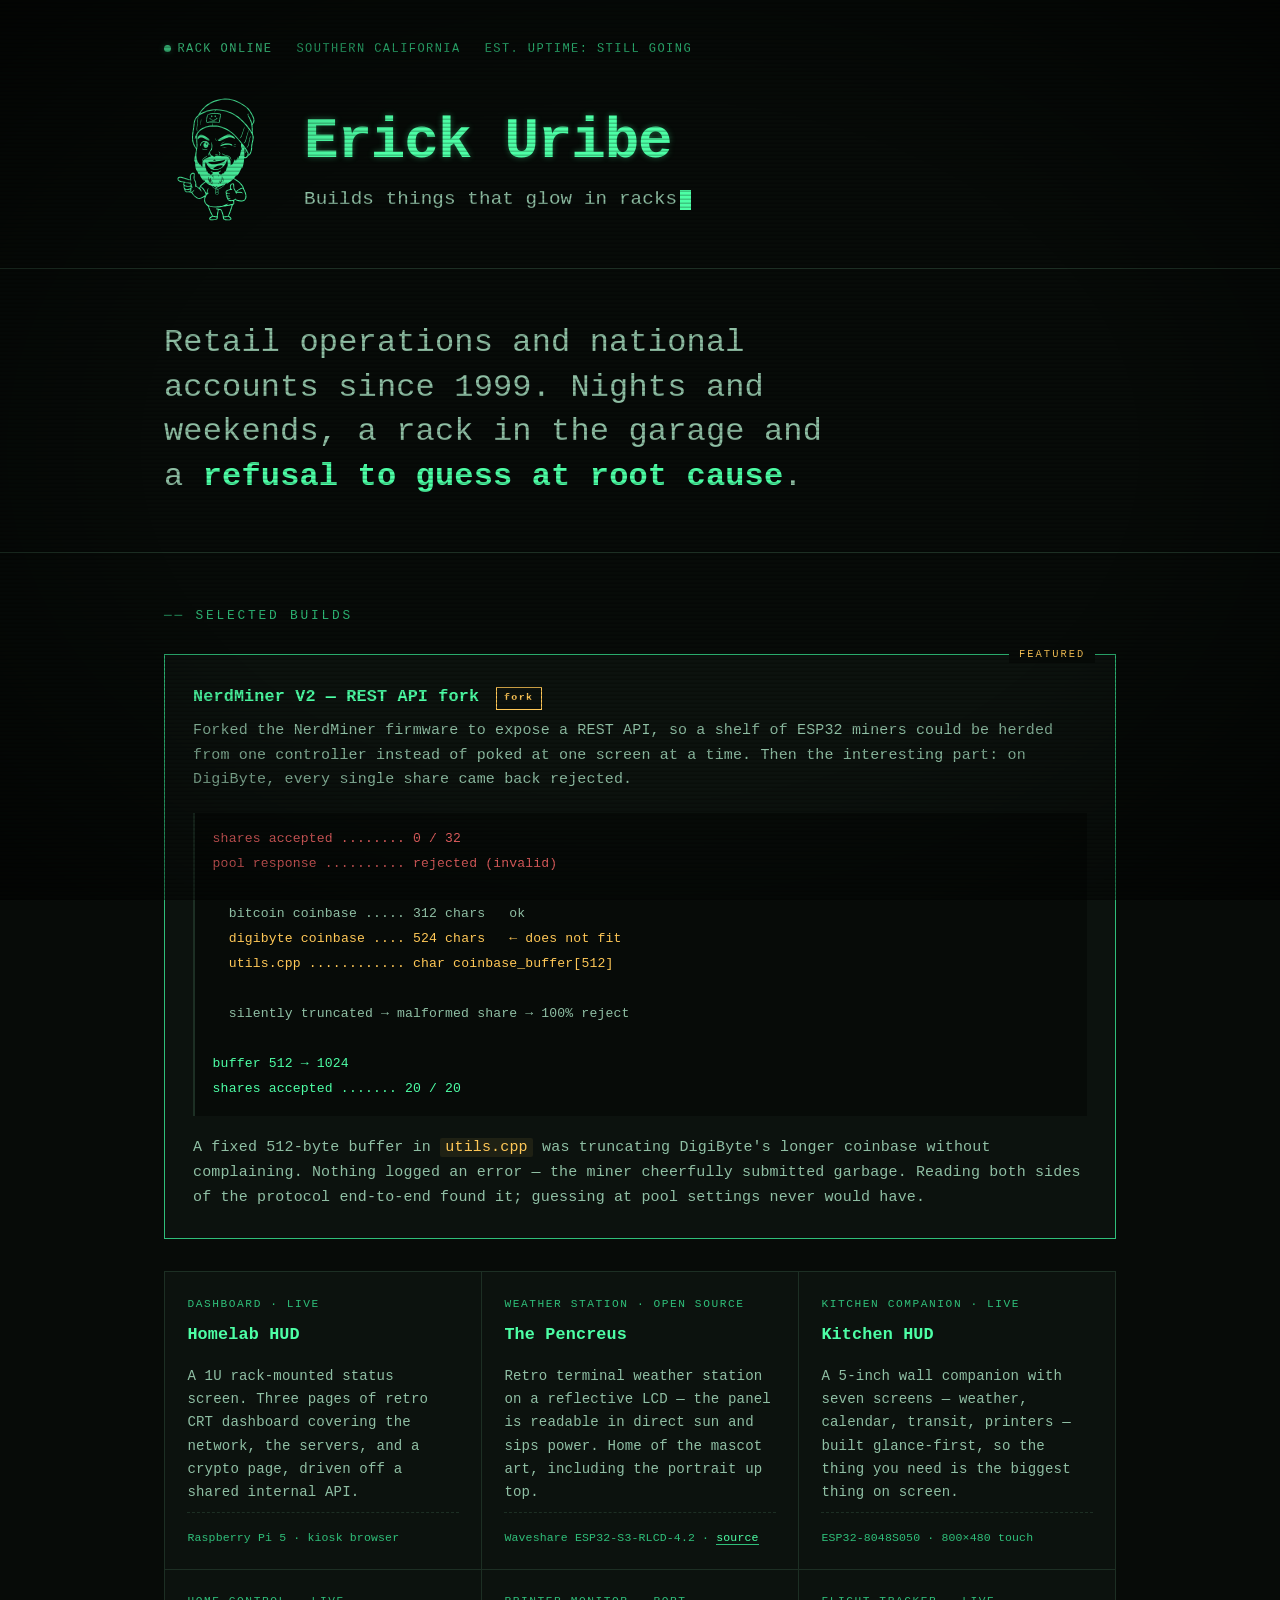
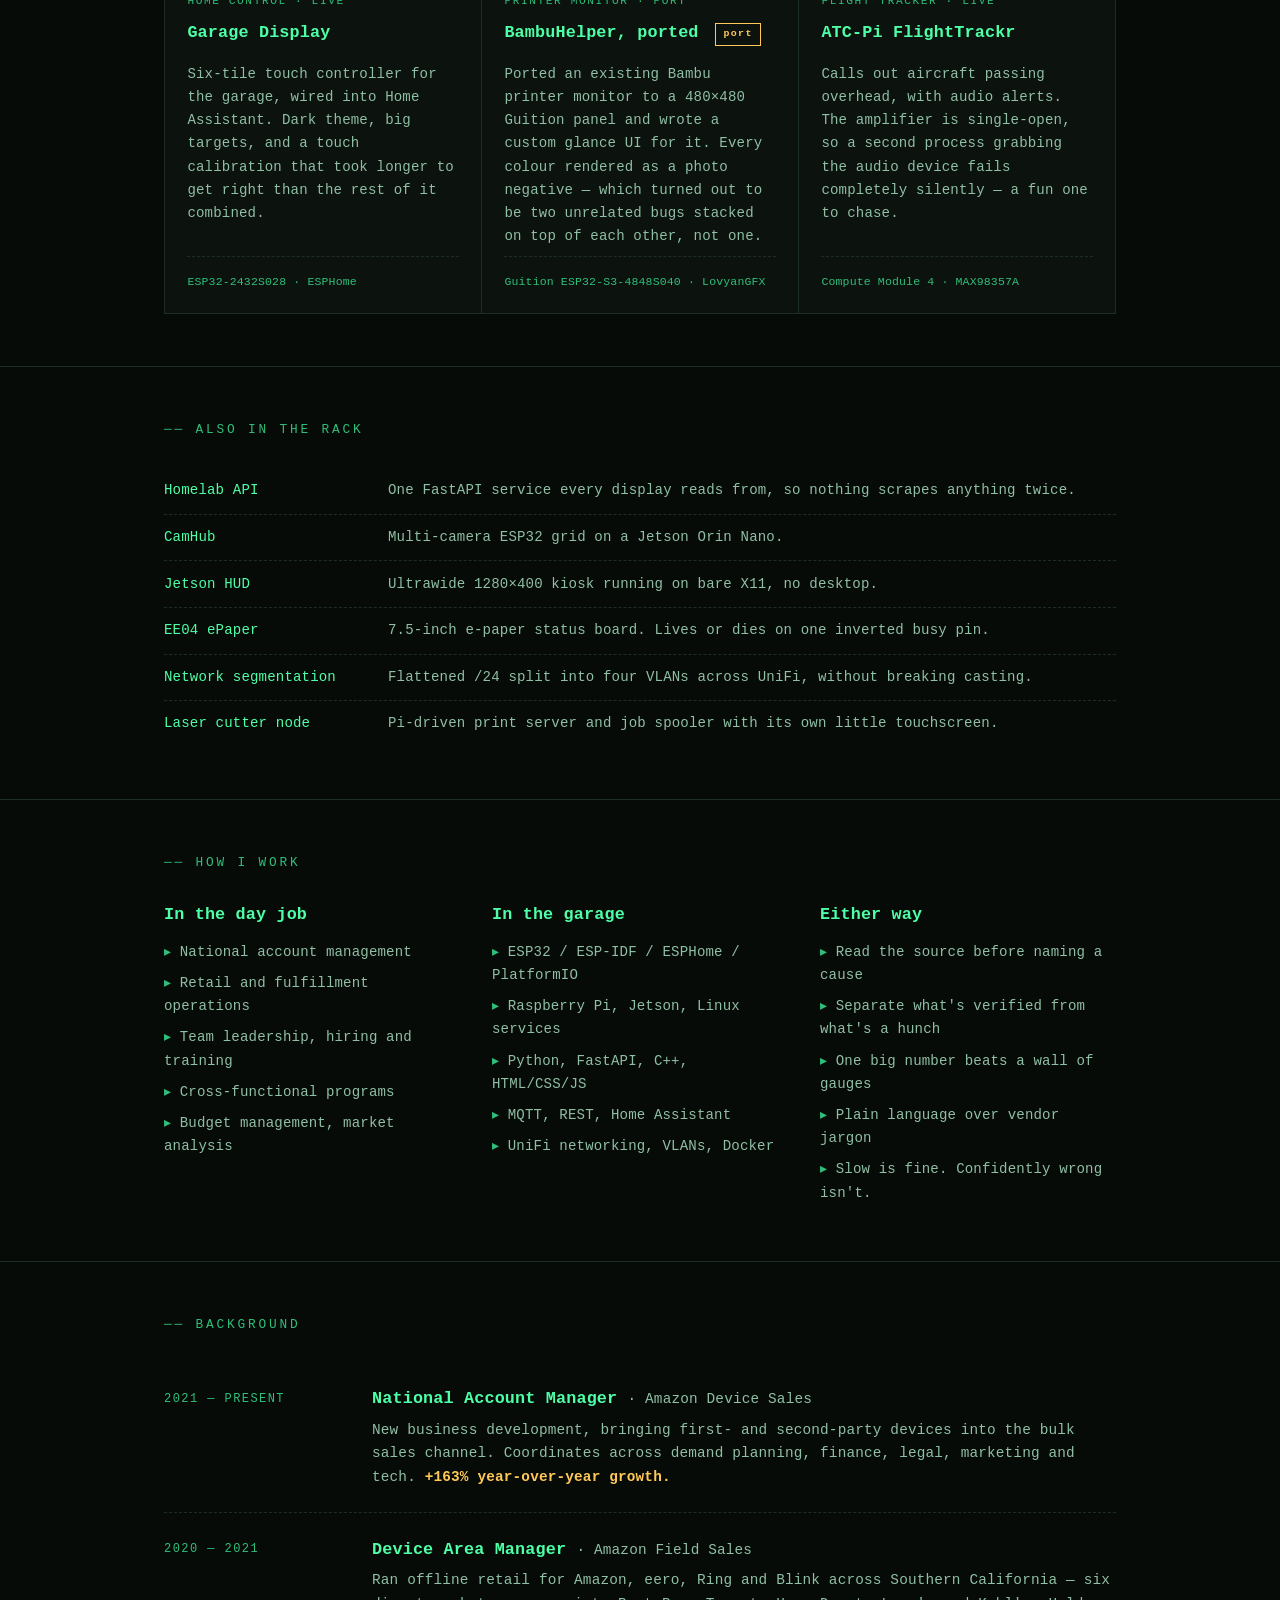
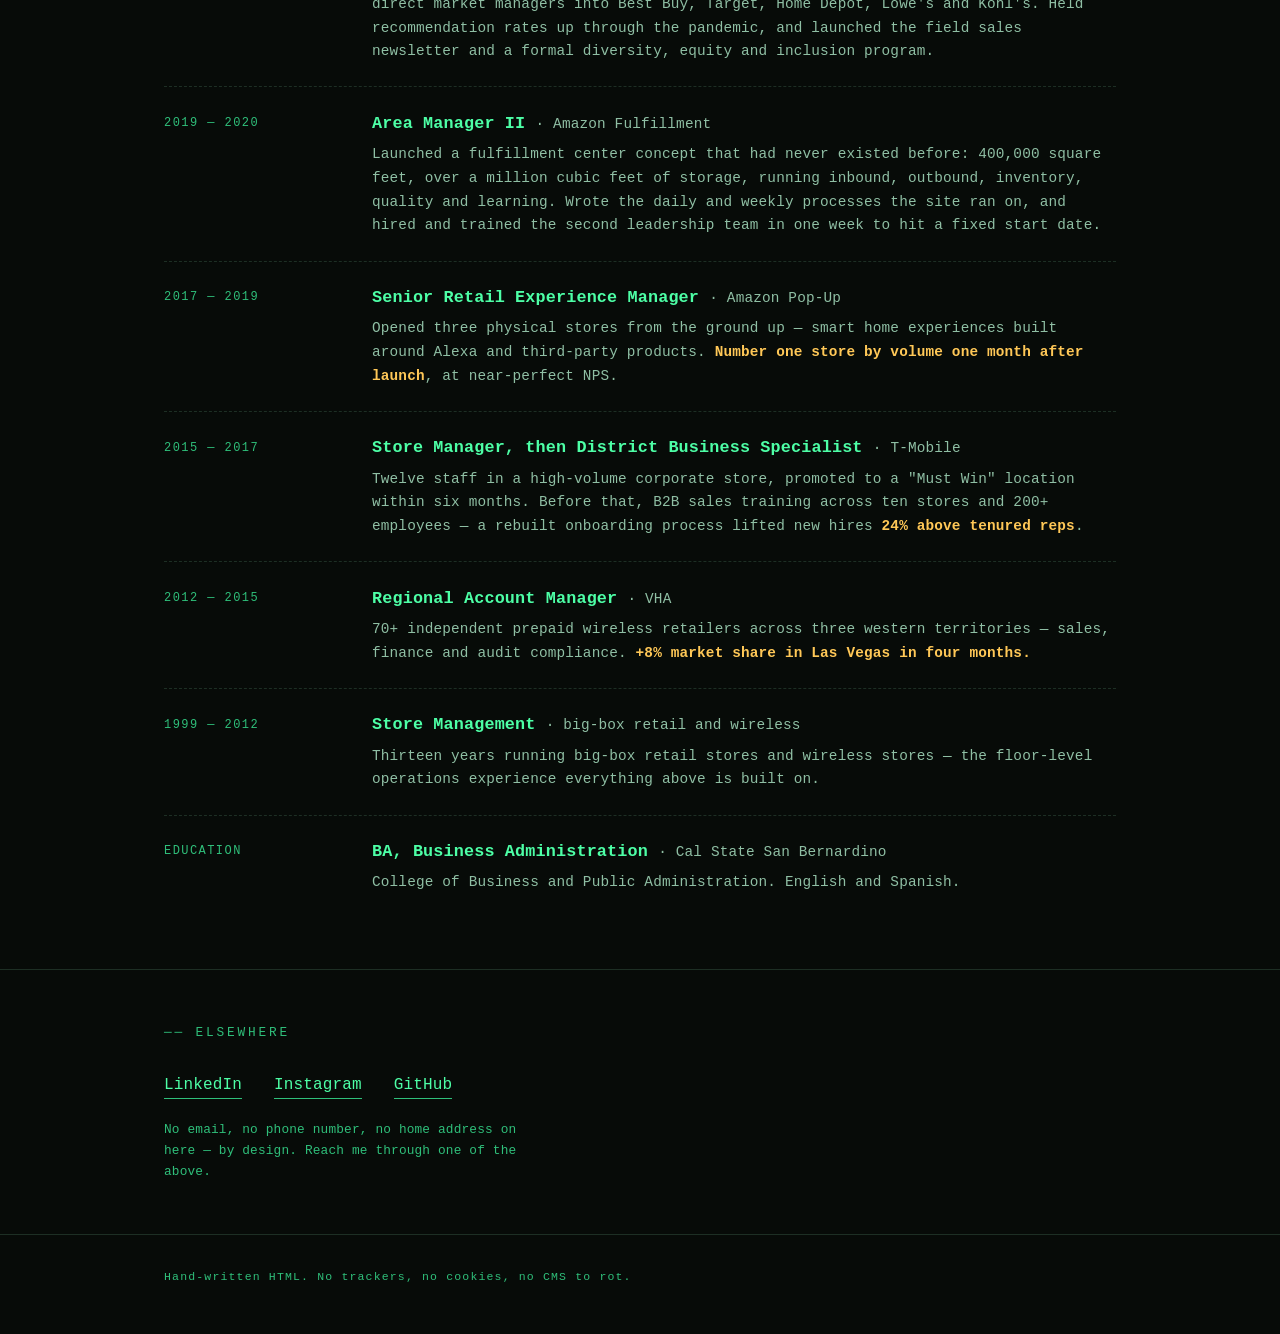
==== index.html @ 0fbdc245 "Fill 1999-2012: big-box retail and wireless store management Co-Authored-By: Claude Opus 5 <noreply@" ====
<!DOCTYPE html>
<html lang="en">
<head>
<meta charset="utf-8">
<meta name="viewport" content="width=device-width, initial-scale=1">
<title>Erick Uribe — builds things that glow in racks</title>
<meta name="description" content="Erick Uribe — national account manager at Amazon, and the person who builds rack-mounted Pi HUDs and ESP32 display controllers on the weekends. Southern California.">
<meta name="theme-color" content="#070b08">

<!-- Social preview -->
<meta property="og:type" content="website">
<meta property="og:url" content="https://erickuribe.com/">
<meta property="og:title" content="Erick Uribe — builds things that glow in racks">
<meta property="og:description" content="Account management and retail operations by day. Rack-mounted Pi HUDs and ESP32 controllers the rest of the time.">
<meta name="twitter:card" content="summary">

<!-- Favicon: the phosphor block cursor -->
<link rel="icon" href="data:image/svg+xml,<svg xmlns='http://www.w3.org/2000/svg' viewBox='0 0 32 32'><rect width='32' height='32' fill='%23070b08'/><rect x='8' y='6' width='16' height='20' fill='%234dffa6'/></svg>">

<link rel="stylesheet" href="style.css">
</head>
<body>

<a class="skip" href="#builds">Skip to builds</a>

<header>
  <div class="wrap">
    <div class="statusbar">
      <span class="live"><span class="dot"></span>Rack online</span>
      <span>Southern California</span>
      <span>Est. uptime: still going</span>
    </div>

    <div class="masthead">
      <div class="mark" role="img" aria-label="Cartoon portrait of Erick Uribe"></div>
      <div>
        <h1>Erick Uribe</h1>
        <p class="tagline">Builds things that glow in racks<span class="cursor"></span></p>
      </div>
    </div>
  </div>
</header>

<main>

<!-- ============================================================= LEAD -->
<section>
  <div class="wrap">
    <!-- "since 1999" rather than a year count on purpose — a number would need
         bumping every January, and this site is meant to survive neglect. -->
    <p class="lead">
      Retail operations and national accounts since 1999.
      Nights and weekends, a rack in the garage and a
      <strong>refusal to guess at root cause</strong>.
    </p>
  </div>
</section>

<!-- =========================================================== BUILDS -->
<section id="builds">
  <div class="wrap">
    <h2>Selected builds</h2>

    <!-- The war story. This is the one that shows how I actually work. -->
    <article class="featured">
      <h3>NerdMiner V2 — REST API fork <span class="badge fork">fork</span></h3>
      <p>
        Forked the NerdMiner firmware to expose a REST API, so a shelf of ESP32
        miners could be herded from one controller instead of poked at one
        screen at a time. Then the interesting part: on DigiByte, every single
        share came back rejected.
      </p>

      <div class="trace"><span class="bad">shares accepted ........ 0 / 32</span>
<span class="bad">pool response .......... rejected (invalid)</span>

  bitcoin coinbase ..... 312 chars   ok
  <span class="key">digibyte coinbase .... 524 chars   ← does not fit</span>
  <span class="key">utils.cpp ............ char coinbase_buffer[512]</span>

  silently truncated → malformed share → 100% reject

<span class="good">buffer 512 → 1024</span>
<span class="good">shares accepted ....... 20 / 20</span></div>

      <p>
        A fixed 512-byte buffer in <code>utils.cpp</code> was truncating
        DigiByte's longer coinbase without complaining. Nothing logged an
        error — the miner cheerfully submitted garbage. Reading both sides of
        the protocol end-to-end found it; guessing at pool settings never
        would have.
      </p>
    </article>

    <div class="builds">

      <article class="build">
        <div class="meta">Dashboard · live</div>
        <h3>Homelab HUD</h3>
        <p>
          A 1U rack-mounted status screen. Three pages of retro CRT dashboard
          covering the network, the servers, and a crypto page, driven off a
          shared internal API.
        </p>
        <div class="hw">Raspberry Pi 5 · kiosk browser</div>
      </article>

      <article class="build">
        <div class="meta">Weather station · open source</div>
        <h3>The Pencreus</h3>
        <p>
          Retro terminal weather station on a reflective LCD — the panel is
          readable in direct sun and sips power. Home of the mascot art,
          including the portrait up top.
        </p>
        <div class="hw">
          Waveshare ESP32-S3-RLCD-4.2 ·
          <a href="https://github.com/Pencreus/ESP32-RLCD">source</a>
        </div>
      </article>

      <article class="build">
        <div class="meta">Kitchen companion · live</div>
        <h3>Kitchen HUD</h3>
        <p>
          A 5-inch wall companion with seven screens — weather, calendar,
          transit, printers — built glance-first, so the thing you need is
          the biggest thing on screen.
        </p>
        <div class="hw">ESP32-8048S050 · 800×480 touch</div>
      </article>

      <article class="build">
        <div class="meta">Home control · live</div>
        <h3>Garage Display</h3>
        <p>
          Six-tile touch controller for the garage, wired into Home Assistant.
          Dark theme, big targets, and a touch calibration that took longer to
          get right than the rest of it combined.
        </p>
        <div class="hw">ESP32-2432S028 · ESPHome</div>
      </article>

      <article class="build">
        <div class="meta">Printer monitor · port</div>
        <h3>BambuHelper, ported <span class="badge fork">port</span></h3>
        <p>
          Ported an existing Bambu printer monitor to a 480×480 Guition panel
          and wrote a custom glance UI for it. Every colour rendered as a
          photo negative — which turned out to be two unrelated bugs stacked
          on top of each other, not one.
        </p>
        <div class="hw">Guition ESP32-S3-4848S040 · LovyanGFX</div>
      </article>

      <article class="build">
        <div class="meta">Flight tracker · live</div>
        <h3>ATC-Pi FlightTrackr</h3>
        <p>
          Calls out aircraft passing overhead, with audio alerts. The amplifier
          is single-open, so a second process grabbing the audio device fails
          completely silently — a fun one to chase.
        </p>
        <div class="hw">Compute Module 4 · MAX98357A</div>
      </article>

    </div>
  </div>
</section>

<!-- =================================================== ALSO IN THE RACK -->
<section>
  <div class="wrap">
    <h2>Also in the rack</h2>
    <ul class="rack">
      <li><span class="name">Homelab API</span> One FastAPI service every display reads from, so nothing scrapes anything twice.</li>
      <li><span class="name">CamHub</span> Multi-camera ESP32 grid on a Jetson Orin Nano.</li>
      <li><span class="name">Jetson HUD</span> Ultrawide 1280×400 kiosk running on bare X11, no desktop.</li>
      <li><span class="name">EE04 ePaper</span> 7.5-inch e-paper status board. Lives or dies on one inverted busy pin.</li>
      <li><span class="name">Network segmentation</span> Flattened /24 split into four VLANs across UniFi, without breaking casting.</li>
      <li><span class="name">Laser cutter node</span> Pi-driven print server and job spooler with its own little touchscreen.</li>
    </ul>
  </div>
</section>

<!-- ======================================================= HOW I WORK -->
<section>
  <div class="wrap">
    <h2>How I work</h2>
    <div class="cols">
      <div>
        <h3>In the day job</h3>
        <ul>
          <li>National account management</li>
          <li>Retail and fulfillment operations</li>
          <li>Team leadership, hiring and training</li>
          <li>Cross-functional programs</li>
          <li>Budget management, market analysis</li>
        </ul>
      </div>
      <div>
        <h3>In the garage</h3>
        <ul>
          <li>ESP32 / ESP-IDF / ESPHome / PlatformIO</li>
          <li>Raspberry Pi, Jetson, Linux services</li>
          <li>Python, FastAPI, C++, HTML/CSS/JS</li>
          <li>MQTT, REST, Home Assistant</li>
          <li>UniFi networking, VLANs, Docker</li>
        </ul>
      </div>
      <div>
        <h3>Either way</h3>
        <ul>
          <li>Read the source before naming a cause</li>
          <li>Separate what's verified from what's a hunch</li>
          <li>One big number beats a wall of gauges</li>
          <li>Plain language over vendor jargon</li>
          <li>Slow is fine. Confidently wrong isn't.</li>
        </ul>
      </div>
    </div>
  </div>
</section>

<!-- =========================================================== BACKGROUND
     Condensed from the full resume. Deliberately no phone number and no
     home city — region only. Add or trim roles as <div class="role"> blocks.
================================================================== -->
<section>
  <div class="wrap">
    <h2>Background</h2>

    <div class="role">
      <div class="when">2021 — present</div>
      <div class="what">
        <h3>National Account Manager <span class="org">· Amazon Device Sales</span></h3>
        <p>
          New business development, bringing first- and second-party devices
          into the bulk sales channel. Coordinates across demand planning,
          finance, legal, marketing and tech.
          <strong>+163% year-over-year growth.</strong>
        </p>
      </div>
    </div>

    <div class="role">
      <div class="when">2020 — 2021</div>
      <div class="what">
        <h3>Device Area Manager <span class="org">· Amazon Field Sales</span></h3>
        <p>
          Ran offline retail for Amazon, eero, Ring and Blink across Southern
          California — six direct market managers into Best Buy, Target, Home
          Depot, Lowe's and Kohl's. Held recommendation rates up through the
          pandemic, and launched the field sales newsletter and a formal
          diversity, equity and inclusion program.
        </p>
      </div>
    </div>

    <div class="role">
      <div class="when">2019 — 2020</div>
      <div class="what">
        <h3>Area Manager II <span class="org">· Amazon Fulfillment</span></h3>
        <p>
          Launched a fulfillment center concept that had never existed before:
          400,000 square feet, over a million cubic feet of storage, running
          inbound, outbound, inventory, quality and learning. Wrote the daily
          and weekly processes the site ran on, and hired and trained the
          second leadership team in one week to hit a fixed start date.
        </p>
      </div>
    </div>

    <div class="role">
      <div class="when">2017 — 2019</div>
      <div class="what">
        <h3>Senior Retail Experience Manager <span class="org">· Amazon Pop-Up</span></h3>
        <p>
          Opened three physical stores from the ground up — smart home
          experiences built around Alexa and third-party products.
          <strong>Number one store by volume one month after launch</strong>,
          at near-perfect NPS.
        </p>
      </div>
    </div>

    <div class="role">
      <div class="when">2015 — 2017</div>
      <div class="what">
        <h3>Store Manager, then District Business Specialist <span class="org">· T-Mobile</span></h3>
        <p>
          Twelve staff in a high-volume corporate store, promoted to a
          "Must Win" location within six months. Before that, B2B sales
          training across ten stores and 200+ employees — a rebuilt onboarding
          process lifted new hires <strong>24% above tenured reps</strong>.
        </p>
      </div>
    </div>

    <div class="role">
      <div class="when">2012 — 2015</div>
      <div class="what">
        <h3>Regional Account Manager <span class="org">· VHA</span></h3>
        <p>
          70+ independent prepaid wireless retailers across three western
          territories — sales, finance and audit compliance.
          <strong>+8% market share in Las Vegas in four months.</strong>
        </p>
      </div>
    </div>

    <div class="role">
      <div class="when">1999 — 2012</div>
      <div class="what">
        <h3>Store Management <span class="org">· big-box retail and wireless</span></h3>
        <p>
          Thirteen years running big-box retail stores and wireless stores —
          the floor-level operations experience everything above is built on.
        </p>
      </div>
    </div>

    <div class="role">
      <div class="when">Education</div>
      <div class="what">
        <h3>BA, Business Administration <span class="org">· Cal State San Bernardino</span></h3>
        <p>College of Business and Public Administration. English and Spanish.</p>
      </div>
    </div>

  </div>
</section>

<!-- ========================================================== CONTACT -->
<section>
  <div class="wrap">
    <h2>Elsewhere</h2>
    <!-- rel="me" links these profiles back to this domain as one identity. -->
    <p class="contact">
      <a rel="me" href="https://www.linkedin.com/in/erickuribe/">LinkedIn</a>
      <a rel="me" href="https://www.instagram.com/pencreus/">Instagram</a>
      <a rel="me" href="https://github.com/Pencreus">GitHub</a>
    </p>
    <p class="fineprint">
      No email, no phone number, no home address on here — by design.
      Reach me through one of the above.
    </p>
  </div>
</section>

</main>

<footer>
  <div class="wrap">
    <span id="stamp">Hand-written HTML. No trackers, no cookies, no CMS to rot.</span>
  </div>
</footer>

</body>
</html>
---- style.css ----
/* ------------------------------------------------------------------
   erickuribe.com — retro CRT phosphor terminal
   Plain CSS. No build step, no dependencies, no external fonts.
   ------------------------------------------------------------------ */

:root {
  --bg:        #070b08;
  --bg-panel:  #0c120e;
  --bg-raise:  #101711;

  --green:     #4dffa6;  /* primary phosphor */
  --green-dim: #2fbf7a;  /* borders, rules */
  --green-mut: #8fbfa4;  /* body copy — still ~7:1 on --bg */
  --amber:     #ffc857;  /* highlights, "the good part" */
  --red:       #ff6b6b;  /* failure states in war stories */

  --edge:      #1d2f24;
  --glow:      0 0 6px rgba(77, 255, 166, 0.35);

  --mono: ui-monospace, "SF Mono", SFMono-Regular, Menlo, Monaco,
          "Cascadia Mono", "Roboto Mono", Consolas, monospace;

  --wrap: 62rem;
}

*, *::before, *::after { box-sizing: border-box; }

html {
  -webkit-text-size-adjust: 100%;
  background: #070b08; /* belt-and-braces: no flash of white before CSS vars resolve */
}

body {
  margin: 0;
  background: var(--bg);
  color: var(--green-mut);
  font-family: var(--mono);
  font-size: 15px;
  line-height: 1.65;
  letter-spacing: 0.01em;
  overflow-x: hidden;
}

/* Scanline + vignette overlay. Purely decorative, never intercepts clicks. */
body::before {
  content: "";
  position: fixed;
  inset: 0;
  pointer-events: none;
  z-index: 9999;
  background:
    repeating-linear-gradient(
      to bottom,
      rgba(0, 0, 0, 0)    0px,
      rgba(0, 0, 0, 0)    2px,
      rgba(0, 0, 0, 0.22) 3px,
      rgba(0, 0, 0, 0.22) 4px
    ),
    radial-gradient(ellipse at center, rgba(0,0,0,0) 55%, rgba(0,0,0,0.55) 100%);
}

.wrap {
  max-width: var(--wrap);
  margin: 0 auto;
  padding: 0 1.25rem;
}

a {
  color: var(--green);
  text-decoration: none;
  border-bottom: 1px solid var(--green-dim);
}
a:hover, a:focus-visible {
  background: var(--green);
  color: var(--bg);
  border-bottom-color: var(--green);
}
a:focus-visible { outline: 2px solid var(--amber); outline-offset: 2px; }

/* Skip link for keyboard users */
.skip {
  position: absolute;
  left: -9999px;
}
.skip:focus {
  left: 1rem; top: 1rem;
  position: fixed;
  z-index: 10000;
  background: var(--green);
  color: var(--bg);
  padding: 0.5rem 1rem;
}

/* ---------------------------------------------------------------- HEADER */

header {
  border-bottom: 1px solid var(--edge);
  padding: 2.5rem 0 2rem;
}

.statusbar {
  display: flex;
  flex-wrap: wrap;
  gap: 0.5rem 1.5rem;
  font-size: 0.75rem;
  color: var(--green-dim);
  text-transform: uppercase;
  letter-spacing: 0.12em;
  margin-bottom: 2rem;
}
.statusbar .live { color: var(--green); }
.dot {
  display: inline-block;
  width: 7px; height: 7px;
  border-radius: 50%;
  background: var(--green);
  box-shadow: var(--glow);
  margin-right: 0.4rem;
  vertical-align: middle;
  animation: pulse 2.4s ease-in-out infinite;
}
@keyframes pulse { 0%,100% { opacity: 1; } 50% { opacity: 0.25; } }

.masthead {
  display: flex;
  align-items: center;
  gap: 2rem;
  flex-wrap: wrap;
}

/* The Erick cartoon, reused from the Pencreus boot splash. It's 1-bit black
   line art, so we alpha-mask it and paint the phosphor green through it —
   that way it always matches --green with no second copy of the file. */
.mark {
  width: 108px;
  aspect-ratio: 600 / 800;
  flex: none;
  background-color: var(--green);
  -webkit-mask: url(assets/erick.svg) center / contain no-repeat;
          mask: url(assets/erick.svg) center / contain no-repeat;
  filter: drop-shadow(0 0 8px rgba(77, 255, 166, 0.3));
}

h1 {
  font-size: clamp(2.1rem, 7vw, 3.6rem);
  line-height: 1.05;
  margin: 0;
  color: var(--green);
  letter-spacing: -0.02em;
  text-shadow: var(--glow);
}

.tagline {
  margin: 0.75rem 0 0;
  font-size: clamp(1rem, 2.4vw, 1.2rem);
  color: var(--green-mut);
  max-width: 36ch;
}

.cursor {
  display: inline-block;
  width: 0.55em;
  height: 1.05em;
  background: var(--green);
  vertical-align: text-bottom;
  margin-left: 0.15em;
  animation: blink 1.1s steps(2, start) infinite;
}
@keyframes blink { to { visibility: hidden; } }

/* ---------------------------------------------------------------- LAYOUT */

section { padding: 3.25rem 0; border-bottom: 1px solid var(--edge); }

h2 {
  font-size: 0.8rem;
  text-transform: uppercase;
  letter-spacing: 0.22em;
  color: var(--green-dim);
  margin: 0 0 1.75rem;
  font-weight: 500;
}
h2::before { content: "── "; }

h3 {
  font-size: 1.05rem;
  margin: 0 0 0.5rem;
  color: var(--green);
  font-weight: 600;
}

p { margin: 0 0 1rem; }
p:last-child { margin-bottom: 0; }

code {
  font-family: inherit;
  color: var(--amber);
  background: rgba(255, 200, 87, 0.08);
  padding: 0.05em 0.35em;
  border-radius: 2px;
}

/* ------------------------------------------------------------- LEAD STAT */

.lead {
  font-size: clamp(1.35rem, 3.6vw, 2rem);
  line-height: 1.4;
  color: var(--green-mut);
  max-width: 36ch;
  margin: 0;
}
.lead strong { color: var(--green); font-weight: 600; }

/* ------------------------------------------------------------- WAR STORY */

.featured {
  background: var(--bg-panel);
  border: 1px solid var(--green-dim);
  padding: 1.75rem;
  margin-bottom: 2rem;
  position: relative;
}
.featured::after {
  content: "FEATURED";
  position: absolute;
  top: -0.6rem; right: 1.25rem;
  background: var(--bg);
  padding: 0 0.6rem;
  font-size: 0.65rem;
  letter-spacing: 0.2em;
  color: var(--amber);
}

.trace {
  background: var(--bg);
  border-left: 2px solid var(--edge);
  padding: 0.9rem 1.1rem;
  margin: 1.25rem 0;
  font-size: 0.82rem;
  line-height: 1.9;
  overflow-x: auto;
  white-space: pre;
  color: var(--green-mut);
}
.trace .bad  { color: var(--red); }
.trace .good { color: var(--green); }
.trace .key  { color: var(--amber); }

/* ---------------------------------------------------------------- BUILDS */

.builds {
  display: grid;
  grid-template-columns: repeat(auto-fit, minmax(17rem, 1fr));
  gap: 1px;
  background: var(--edge);
  border: 1px solid var(--edge);
}

.build {
  background: var(--bg-panel);
  padding: 1.4rem;
  display: flex;
  flex-direction: column;
  gap: 0.5rem;
}
.build:hover { background: var(--bg-raise); }

.build .meta {
  font-size: 0.7rem;
  letter-spacing: 0.14em;
  text-transform: uppercase;
  color: var(--green-dim);
}
.build p { font-size: 0.88rem; margin: 0; }
.build .hw {
  margin-top: auto;
  padding-top: 0.9rem;
  font-size: 0.72rem;
  color: var(--green-dim);
  border-top: 1px dashed var(--edge);
}

.badge {
  display: inline-block;
  font-size: 0.62rem;
  letter-spacing: 0.14em;
  padding: 0.15rem 0.45rem;
  border: 1px solid var(--green-dim);
  color: var(--green);
  margin-left: 0.4rem;
  vertical-align: 1px;
}
.badge.fork { color: var(--amber); border-color: var(--amber); }

/* ------------------------------------------------------------ PLAIN LIST */

.rack { list-style: none; margin: 0; padding: 0; }
.rack li {
  display: flex;
  flex-wrap: wrap;
  gap: 0 1rem;
  padding: 0.7rem 0;
  border-bottom: 1px dashed var(--edge);
  font-size: 0.88rem;
}
.rack li:last-child { border-bottom: 0; }
.rack .name { color: var(--green); min-width: 13rem; flex: none; }

/* ---------------------------------------------------------------- SKILLS */

/* ------------------------------------------------------------ BACKGROUND */

.role {
  display: grid;
  grid-template-columns: 11rem 1fr;
  gap: 0 2rem;
  padding: 1.4rem 0;
  border-bottom: 1px dashed var(--edge);
}
.role:last-child { border-bottom: 0; }

.role .when {
  font-size: 0.75rem;
  letter-spacing: 0.12em;
  text-transform: uppercase;
  color: var(--green-dim);
  padding-top: 0.28rem;
}
.role h3 { margin-bottom: 0.35rem; }
.role .org {
  color: var(--green-mut);
  font-weight: 400;
  font-size: 0.9rem;
  white-space: nowrap;
}
.role p { font-size: 0.9rem; margin: 0; }
.role strong { color: var(--amber); font-weight: 600; }

/* Unwritten content, marked loudly so it can't ship by accident. */
.todo {
  color: var(--red);
  border: 1px dashed var(--red);
  padding: 0.6rem 0.8rem;
}
.todo::before {
  content: "TODO — ";
  letter-spacing: 0.1em;
  font-size: 0.85em;
}

@media (max-width: 40rem) {
  .role { grid-template-columns: 1fr; gap: 0.4rem; }
  .role .org { white-space: normal; display: block; }
}

/* ---------------------------------------------------------------- SKILLS */

.cols {
  display: grid;
  grid-template-columns: repeat(auto-fit, minmax(13rem, 1fr));
  gap: 2rem;
}
.cols ul { list-style: none; margin: 0; padding: 0; font-size: 0.88rem; }
.cols li { padding: 0.25rem 0; }
.cols li::before { content: "▸ "; color: var(--green-dim); }

/* --------------------------------------------------------------- CONTACT */

.contact {
  display: flex;
  flex-wrap: wrap;
  gap: 0.75rem 2rem;
  font-size: 1rem;
  align-items: baseline;
}
.fineprint {
  font-size: 0.8rem;
  margin-top: 1.25rem;
  color: var(--green-dim);
  max-width: 46ch;
}

/* Loud marker so an unfilled profile URL can't ship by accident. */
a[data-todo][href=""] {
  color: var(--red);
  border-color: var(--red);
  border-style: dashed;
}
a[data-todo][href=""]::after {
  content: " ← set URL";
  font-size: 0.72em;
  letter-spacing: 0.08em;
}
a[data-todo][href=""]:hover { background: var(--red); color: var(--bg); }

footer {
  padding: 2rem 0 3rem;
  font-size: 0.72rem;
  color: var(--green-dim);
  letter-spacing: 0.1em;
}

/* ------------------------------------------------------------ RESPONSIVE */

@media (max-width: 34rem) {
  .masthead { gap: 1.25rem; }
  .mark { width: 72px; }
  .rack .name { min-width: 100%; }
  section { padding: 2.5rem 0; }
}

/* --------------------------------------------------- MOTION / PRINT / A11Y */

@media (prefers-reduced-motion: reduce) {
  *, *::before, *::after {
    animation: none !important;
    transition: none !important;
  }
  .cursor { visibility: visible; }
}

@media print {
  body::before { display: none; }
  body { background: #fff; color: #000; }
  a { color: #000; }
  h1, h2, h3, .mark { color: #000; text-shadow: none; filter: none; }
  .featured, .build, .trace { border-color: #999; background: #fff; }
}
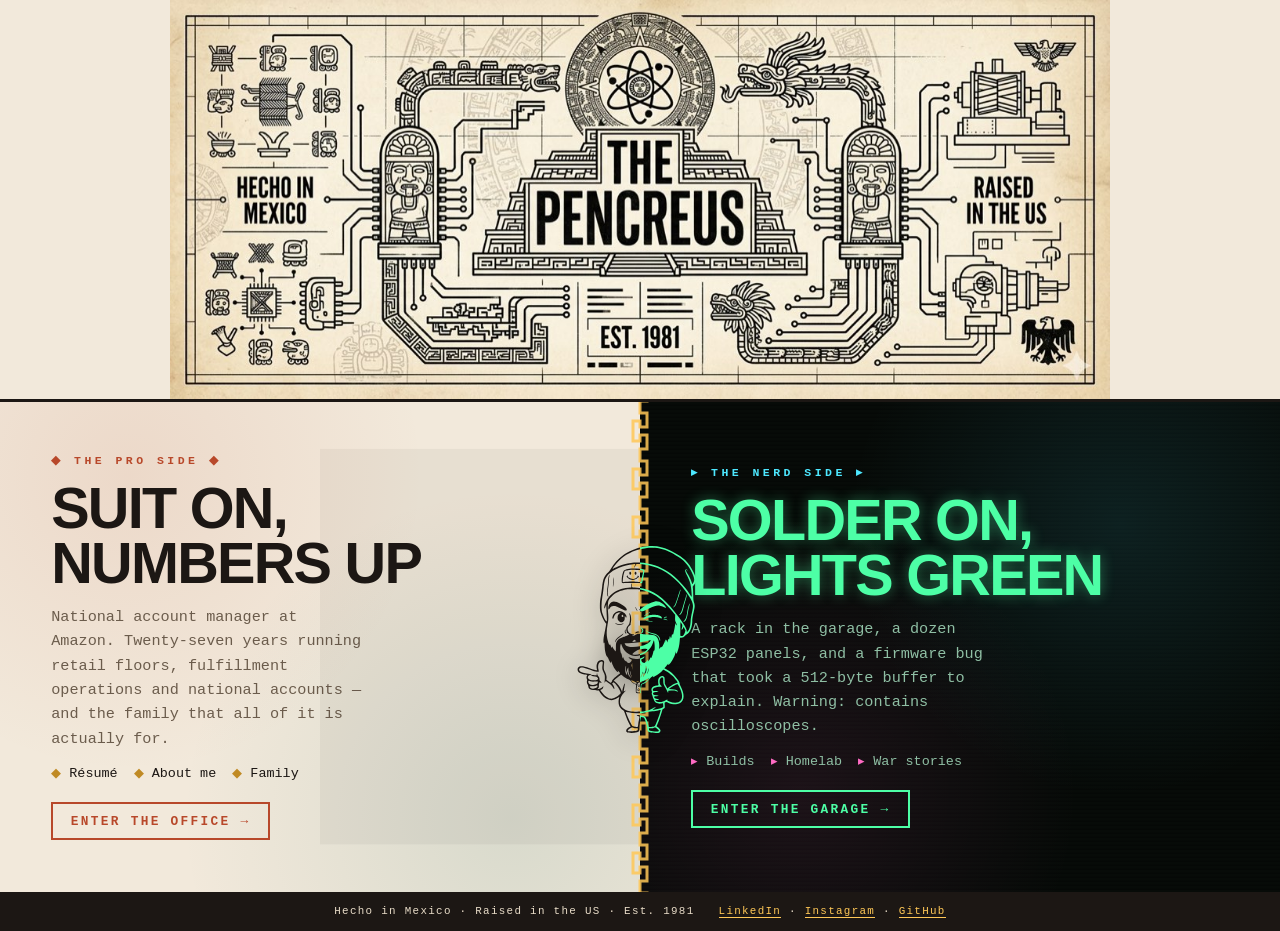
==== commit 5fe09b8d: "Split the site: Pro Side and Nerd Side, with a landing page - index.html is now a two-door landing: " ====
--- a/index.html
+++ b/index.html
@@ -3,357 +3,78 @@
 <head>
 <meta charset="utf-8">
 <meta name="viewport" content="width=device-width, initial-scale=1">
-<title>Erick Uribe — builds things that glow in racks</title>
-<meta name="description" content="Erick Uribe — national account manager at Amazon, and the person who builds rack-mounted Pi HUDs and ESP32 display controllers on the weekends. Southern California.">
+<title>Erick Uribe — pick a side</title>
+<meta name="description" content="Erick Uribe: national account manager by day, builder of glowing rack-mounted things by night. Hecho in Mexico, raised in the US. Pick a side.">
 <meta name="theme-color" content="#070b08">
 
-<!-- Social preview -->
 <meta property="og:type" content="website">
 <meta property="og:url" content="https://erickuribe.com/">
-<meta property="og:title" content="Erick Uribe — builds things that glow in racks">
-<meta property="og:description" content="Account management and retail operations by day. Rack-mounted Pi HUDs and ESP32 controllers the rest of the time.">
-<meta name="twitter:card" content="summary">
+<meta property="og:title" content="Erick Uribe — pick a side">
+<meta property="og:description" content="The Pro Side or the Nerd Side. Same guy, two very different rooms.">
+<meta name="twitter:card" content="summary_large_image">
 
-<!-- Favicon: the phosphor block cursor -->
-<link rel="icon" href="data:image/svg+xml,<svg xmlns='http://www.w3.org/2000/svg' viewBox='0 0 32 32'><rect width='32' height='32' fill='%23070b08'/><rect x='8' y='6' width='16' height='20' fill='%234dffa6'/></svg>">
+<link rel="icon" href="data:image/svg+xml,<svg xmlns='http://www.w3.org/2000/svg' viewBox='0 0 32 32'><rect width='16' height='32' fill='%23f2e9db'/><rect x='16' width='16' height='32' fill='%23070b08'/><rect x='14' width='4' height='32' fill='%23ffc857'/></svg>">
 
-<link rel="stylesheet" href="style.css">
+<link rel="stylesheet" href="landing.css">
 </head>
 <body>
 
-<a class="skip" href="#builds">Skip to builds</a>
+<div class="brandbar">
+  <img src="assets/pencreus-banner.jpg"
+       alt="The Pencreus — Hecho in Mexico, Raised in the US. Est. 1981.">
+</div>
 
-<header>
-  <div class="wrap">
-    <div class="statusbar">
-      <span class="live"><span class="dot"></span>Rack online</span>
-      <span>Southern California</span>
-      <span>Est. uptime: still going</span>
-    </div>
+<main class="split">
 
-    <div class="masthead">
-      <div class="mark" role="img" aria-label="Cartoon portrait of Erick Uribe"></div>
-      <div>
-        <h1>Erick Uribe</h1>
-        <p class="tagline">Builds things that glow in racks<span class="cursor"></span></p>
-      </div>
-    </div>
+  <!-- ============================================= PRO -->
+  <a class="side pro" href="pro.html">
+    <div class="eyebrow">◆ The Pro Side ◆</div>
+    <h2>Suit&nbsp;on,<br>numbers&nbsp;up</h2>
+    <p class="blurb">
+      National account manager at Amazon. Twenty-seven years running retail
+      floors, fulfillment operations and national accounts — and the family
+      that all of it is actually for.
+    </p>
+    <ul>
+      <li>Résumé</li>
+      <li>About me</li>
+      <li>Family</li>
+    </ul>
+    <span class="enter">Enter the office →</span>
+  </a>
+
+  <!-- ============================================ SEAM -->
+  <div class="seamline" aria-hidden="true"></div>
+  <div class="seam" aria-hidden="true">
+    <span class="half-pro"></span>
+    <span class="half-nerd"></span>
   </div>
-</header>
 
-<main>
-
-<!-- ============================================================= LEAD -->
-<section>
-  <div class="wrap">
-    <!-- "since 1999" rather than a year count on purpose — a number would need
-         bumping every January, and this site is meant to survive neglect. -->
-    <p class="lead">
-      Retail operations and national accounts since 1999.
-      Nights and weekends, a rack in the garage and a
-      <strong>refusal to guess at root cause</strong>.
+  <!-- ============================================ NERD -->
+  <a class="side nerd" href="nerd.html">
+    <div class="eyebrow">▸ The Nerd Side ▸</div>
+    <h2>Solder&nbsp;on,<br>lights&nbsp;green</h2>
+    <p class="blurb">
+      A rack in the garage, a dozen ESP32 panels, and a firmware bug that took
+      a 512-byte buffer to explain. Warning: contains oscilloscopes.
     </p>
-  </div>
-</section>
-
-<!-- =========================================================== BUILDS -->
-<section id="builds">
-  <div class="wrap">
-    <h2>Selected builds</h2>
-
-    <!-- The war story. This is the one that shows how I actually work. -->
-    <article class="featured">
-      <h3>NerdMiner V2 — REST API fork <span class="badge fork">fork</span></h3>
-      <p>
-        Forked the NerdMiner firmware to expose a REST API, so a shelf of ESP32
-        miners could be herded from one controller instead of poked at one
-        screen at a time. Then the interesting part: on DigiByte, every single
-        share came back rejected.
-      </p>
-
-      <div class="trace"><span class="bad">shares accepted ........ 0 / 32</span>
-<span class="bad">pool response .......... rejected (invalid)</span>
-
-  bitcoin coinbase ..... 312 chars   ok
-  <span class="key">digibyte coinbase .... 524 chars   ← does not fit</span>
-  <span class="key">utils.cpp ............ char coinbase_buffer[512]</span>
-
-  silently truncated → malformed share → 100% reject
-
-<span class="good">buffer 512 → 1024</span>
-<span class="good">shares accepted ....... 20 / 20</span></div>
-
-      <p>
-        A fixed 512-byte buffer in <code>utils.cpp</code> was truncating
-        DigiByte's longer coinbase without complaining. Nothing logged an
-        error — the miner cheerfully submitted garbage. Reading both sides of
-        the protocol end-to-end found it; guessing at pool settings never
-        would have.
-      </p>
-    </article>
-
-    <div class="builds">
-
-      <article class="build">
-        <div class="meta">Dashboard · live</div>
-        <h3>Homelab HUD</h3>
-        <p>
-          A 1U rack-mounted status screen. Three pages of retro CRT dashboard
-          covering the network, the servers, and a crypto page, driven off a
-          shared internal API.
-        </p>
-        <div class="hw">Raspberry Pi 5 · kiosk browser</div>
-      </article>
-
-      <article class="build">
-        <div class="meta">Weather station · open source</div>
-        <h3>The Pencreus</h3>
-        <p>
-          Retro terminal weather station on a reflective LCD — the panel is
-          readable in direct sun and sips power. Home of the mascot art,
-          including the portrait up top.
-        </p>
-        <div class="hw">
-          Waveshare ESP32-S3-RLCD-4.2 ·
-          <a href="https://github.com/Pencreus/ESP32-RLCD">source</a>
-        </div>
-      </article>
-
-      <article class="build">
-        <div class="meta">Kitchen companion · live</div>
-        <h3>Kitchen HUD</h3>
-        <p>
-          A 5-inch wall companion with seven screens — weather, calendar,
-          transit, printers — built glance-first, so the thing you need is
-          the biggest thing on screen.
-        </p>
-        <div class="hw">ESP32-8048S050 · 800×480 touch</div>
-      </article>
-
-      <article class="build">
-        <div class="meta">Home control · live</div>
-        <h3>Garage Display</h3>
-        <p>
-          Six-tile touch controller for the garage, wired into Home Assistant.
-          Dark theme, big targets, and a touch calibration that took longer to
-          get right than the rest of it combined.
-        </p>
-        <div class="hw">ESP32-2432S028 · ESPHome</div>
-      </article>
-
-      <article class="build">
-        <div class="meta">Printer monitor · port</div>
-        <h3>BambuHelper, ported <span class="badge fork">port</span></h3>
-        <p>
-          Ported an existing Bambu printer monitor to a 480×480 Guition panel
-          and wrote a custom glance UI for it. Every colour rendered as a
-          photo negative — which turned out to be two unrelated bugs stacked
-          on top of each other, not one.
-        </p>
-        <div class="hw">Guition ESP32-S3-4848S040 · LovyanGFX</div>
-      </article>
-
-      <article class="build">
-        <div class="meta">Flight tracker · live</div>
-        <h3>ATC-Pi FlightTrackr</h3>
-        <p>
-          Calls out aircraft passing overhead, with audio alerts. The amplifier
-          is single-open, so a second process grabbing the audio device fails
-          completely silently — a fun one to chase.
-        </p>
-        <div class="hw">Compute Module 4 · MAX98357A</div>
-      </article>
-
-    </div>
-  </div>
-</section>
-
-<!-- =================================================== ALSO IN THE RACK -->
-<section>
-  <div class="wrap">
-    <h2>Also in the rack</h2>
-    <ul class="rack">
-      <li><span class="name">Homelab API</span> One FastAPI service every display reads from, so nothing scrapes anything twice.</li>
-      <li><span class="name">CamHub</span> Multi-camera ESP32 grid on a Jetson Orin Nano.</li>
-      <li><span class="name">Jetson HUD</span> Ultrawide 1280×400 kiosk running on bare X11, no desktop.</li>
-      <li><span class="name">EE04 ePaper</span> 7.5-inch e-paper status board. Lives or dies on one inverted busy pin.</li>
-      <li><span class="name">Network segmentation</span> Flattened /24 split into four VLANs across UniFi, without breaking casting.</li>
-      <li><span class="name">Laser cutter node</span> Pi-driven print server and job spooler with its own little touchscreen.</li>
+    <ul>
+      <li>Builds</li>
+      <li>Homelab</li>
+      <li>War stories</li>
     </ul>
-  </div>
-</section>
-
-<!-- ======================================================= HOW I WORK -->
-<section>
-  <div class="wrap">
-    <h2>How I work</h2>
-    <div class="cols">
-      <div>
-        <h3>In the day job</h3>
-        <ul>
-          <li>National account management</li>
-          <li>Retail and fulfillment operations</li>
-          <li>Team leadership, hiring and training</li>
-          <li>Cross-functional programs</li>
-          <li>Budget management, market analysis</li>
-        </ul>
-      </div>
-      <div>
-        <h3>In the garage</h3>
-        <ul>
-          <li>ESP32 / ESP-IDF / ESPHome / PlatformIO</li>
-          <li>Raspberry Pi, Jetson, Linux services</li>
-          <li>Python, FastAPI, C++, HTML/CSS/JS</li>
-          <li>MQTT, REST, Home Assistant</li>
-          <li>UniFi networking, VLANs, Docker</li>
-        </ul>
-      </div>
-      <div>
-        <h3>Either way</h3>
-        <ul>
-          <li>Read the source before naming a cause</li>
-          <li>Separate what's verified from what's a hunch</li>
-          <li>One big number beats a wall of gauges</li>
-          <li>Plain language over vendor jargon</li>
-          <li>Slow is fine. Confidently wrong isn't.</li>
-        </ul>
-      </div>
-    </div>
-  </div>
-</section>
-
-<!-- =========================================================== BACKGROUND
-     Condensed from the full resume. Deliberately no phone number and no
-     home city — region only. Add or trim roles as <div class="role"> blocks.
-================================================================== -->
-<section>
-  <div class="wrap">
-    <h2>Background</h2>
-
-    <div class="role">
-      <div class="when">2021 — present</div>
-      <div class="what">
-        <h3>National Account Manager <span class="org">· Amazon Device Sales</span></h3>
-        <p>
-          New business development, bringing first- and second-party devices
-          into the bulk sales channel. Coordinates across demand planning,
-          finance, legal, marketing and tech.
-          <strong>+163% year-over-year growth.</strong>
-        </p>
-      </div>
-    </div>
-
-    <div class="role">
-      <div class="when">2020 — 2021</div>
-      <div class="what">
-        <h3>Device Area Manager <span class="org">· Amazon Field Sales</span></h3>
-        <p>
-          Ran offline retail for Amazon, eero, Ring and Blink across Southern
-          California — six direct market managers into Best Buy, Target, Home
-          Depot, Lowe's and Kohl's. Held recommendation rates up through the
-          pandemic, and launched the field sales newsletter and a formal
-          diversity, equity and inclusion program.
-        </p>
-      </div>
-    </div>
-
-    <div class="role">
-      <div class="when">2019 — 2020</div>
-      <div class="what">
-        <h3>Area Manager II <span class="org">· Amazon Fulfillment</span></h3>
-        <p>
-          Launched a fulfillment center concept that had never existed before:
-          400,000 square feet, over a million cubic feet of storage, running
-          inbound, outbound, inventory, quality and learning. Wrote the daily
-          and weekly processes the site ran on, and hired and trained the
-          second leadership team in one week to hit a fixed start date.
-        </p>
-      </div>
-    </div>
-
-    <div class="role">
-      <div class="when">2017 — 2019</div>
-      <div class="what">
-        <h3>Senior Retail Experience Manager <span class="org">· Amazon Pop-Up</span></h3>
-        <p>
-          Opened three physical stores from the ground up — smart home
-          experiences built around Alexa and third-party products.
-          <strong>Number one store by volume one month after launch</strong>,
-          at near-perfect NPS.
-        </p>
-      </div>
-    </div>
-
-    <div class="role">
-      <div class="when">2015 — 2017</div>
-      <div class="what">
-        <h3>Store Manager, then District Business Specialist <span class="org">· T-Mobile</span></h3>
-        <p>
-          Twelve staff in a high-volume corporate store, promoted to a
-          "Must Win" location within six months. Before that, B2B sales
-          training across ten stores and 200+ employees — a rebuilt onboarding
-          process lifted new hires <strong>24% above tenured reps</strong>.
-        </p>
-      </div>
-    </div>
-
-    <div class="role">
-      <div class="when">2012 — 2015</div>
-      <div class="what">
-        <h3>Regional Account Manager <span class="org">· VHA</span></h3>
-        <p>
-          70+ independent prepaid wireless retailers across three western
-          territories — sales, finance and audit compliance.
-          <strong>+8% market share in Las Vegas in four months.</strong>
-        </p>
-      </div>
-    </div>
-
-    <div class="role">
-      <div class="when">1999 — 2012</div>
-      <div class="what">
-        <h3>Store Management <span class="org">· big-box retail and wireless</span></h3>
-        <p>
-          Thirteen years running big-box retail stores and wireless stores —
-          the floor-level operations experience everything above is built on.
-        </p>
-      </div>
-    </div>
-
-    <div class="role">
-      <div class="when">Education</div>
-      <div class="what">
-        <h3>BA, Business Administration <span class="org">· Cal State San Bernardino</span></h3>
-        <p>College of Business and Public Administration. English and Spanish.</p>
-      </div>
-    </div>
-
-  </div>
-</section>
-
-<!-- ========================================================== CONTACT -->
-<section>
-  <div class="wrap">
-    <h2>Elsewhere</h2>
-    <!-- rel="me" links these profiles back to this domain as one identity. -->
-    <p class="contact">
-      <a rel="me" href="https://www.linkedin.com/in/erickuribe/">LinkedIn</a>
-      <a rel="me" href="https://www.instagram.com/pencreus/">Instagram</a>
-      <a rel="me" href="https://github.com/Pencreus">GitHub</a>
-    </p>
-    <p class="fineprint">
-      No email, no phone number, no home address on here — by design.
-      Reach me through one of the above.
-    </p>
-  </div>
-</section>
+    <span class="enter">Enter the garage →</span>
+  </a>
 
 </main>
 
 <footer>
-  <div class="wrap">
-    <span id="stamp">Hand-written HTML. No trackers, no cookies, no CMS to rot.</span>
-  </div>
+  <span>Hecho in Mexico · Raised in the US · Est. 1981</span>
+  <span>
+    <a href="https://www.linkedin.com/in/erickuribe/">LinkedIn</a> ·
+    <a href="https://www.instagram.com/pencreus/">Instagram</a> ·
+    <a href="https://github.com/Pencreus">GitHub</a>
+  </span>
 </footer>
 
 </body>
--- a/landing.css
+++ b/landing.css
@@ -0,0 +1,257 @@
+/* ------------------------------------------------------------------
+   erickuribe.com — the split. Two worlds, one guy.
+   Left  = PRO  : parchment, terracotta, jade. The letterpress brand.
+   Right = NERD : phosphor CRT, now with cyan and magenta in the mix.
+   ------------------------------------------------------------------ */
+
+:root {
+  /* Pro world — pulled from the Pencreus brand art */
+  --p-bg:     #f2e9db;
+  --p-bg2:    #e8dcc8;
+  --p-ink:    #1c1714;
+  --p-terra:  #b8482a;
+  --p-jade:   #1d6b60;
+  --p-gold:   #c08a24;
+  --p-mut:    #6b5c4c;
+
+  /* Nerd world */
+  --n-bg:     #070b08;
+  --n-bg2:    #0d1410;
+  --n-green:  #4dffa6;
+  --n-cyan:   #4de8ff;
+  --n-amber:  #ffc857;
+  --n-magenta:#ff6bc4;
+  --n-mut:    #8fbfa4;
+
+  --mono: ui-monospace, "SF Mono", SFMono-Regular, Menlo, Monaco,
+          "Cascadia Mono", Consolas, monospace;
+  --slab: "Helvetica Neue", Helvetica, Arial, sans-serif;
+}
+
+*, *::before, *::after { box-sizing: border-box; }
+html { -webkit-text-size-adjust: 100%; background: var(--n-bg); }
+
+body {
+  margin: 0;
+  font-family: var(--mono);
+  min-height: 100vh;
+  min-height: 100dvh;
+  display: flex;
+  flex-direction: column;
+  background: var(--n-bg);
+  overflow-x: hidden;
+}
+
+/* ---------------------------------------------------------------- BRAND */
+
+.brandbar {
+  background: var(--p-bg);
+  border-bottom: 3px solid var(--p-ink);
+  text-align: center;
+  padding: 0;
+  line-height: 0;
+}
+.brandbar img {
+  width: 100%;
+  max-width: 940px;
+  height: auto;
+  display: inline-block;
+}
+
+/* ----------------------------------------------------------- THE SPLIT */
+
+.split {
+  flex: 1;
+  display: flex;
+  min-height: 0;
+  position: relative;
+}
+
+.side {
+  flex: 1 1 50%;
+  display: flex;
+  flex-direction: column;
+  justify-content: center;
+  gap: 0.9rem;
+  padding: clamp(1.75rem, 4vw, 3.5rem);
+  text-decoration: none;
+  position: relative;
+  overflow: hidden;
+  transition: flex-grow 0.45s cubic-bezier(.2,.8,.3,1);
+}
+
+/* Hovering one side gives it more room. Pure sugar, but it makes the
+   choice feel like a choice. */
+@media (hover: hover) and (min-width: 48rem) {
+  .split:hover .side          { flex-grow: 0.85; }
+  .split .side:hover          { flex-grow: 1.3; }
+}
+
+/* -- PRO -- */
+.side.pro {
+  background: var(--p-bg);
+  color: var(--p-ink);
+  background-image:
+    radial-gradient(circle at 20% 15%, rgba(184,72,42,.10), transparent 45%),
+    radial-gradient(circle at 80% 85%, rgba(29,107,96,.12), transparent 50%);
+}
+.side.pro::before {  /* faint sunstone watermark */
+  content: "";
+  position: absolute;
+  right: -12%; top: 50%;
+  width: 62%; aspect-ratio: 1;
+  transform: translateY(-50%);
+  background: var(--p-ink);
+  opacity: .045;
+  -webkit-mask: url(assets/pencreus-seal.jpg) center/contain no-repeat;
+          mask: url(assets/pencreus-seal.jpg) center/contain no-repeat;
+  pointer-events: none;
+}
+
+/* -- NERD -- */
+.side.nerd {
+  background: var(--n-bg);
+  color: var(--n-mut);
+  background-image:
+    radial-gradient(circle at 75% 25%, rgba(77,232,255,.10), transparent 45%),
+    radial-gradient(circle at 25% 80%, rgba(255,107,196,.09), transparent 45%),
+    repeating-linear-gradient(to bottom,
+      rgba(0,0,0,0) 0 2px, rgba(0,0,0,.28) 3px 4px);
+}
+
+/* ------------------------------------------------------------- CONTENT */
+
+.eyebrow {
+  font-size: clamp(.62rem, 1.4vw, .72rem);
+  letter-spacing: .3em;
+  text-transform: uppercase;
+  font-weight: 700;
+}
+.pro  .eyebrow { color: var(--p-terra); }
+.nerd .eyebrow { color: var(--n-cyan); }
+
+.side h2 {
+  font-family: var(--slab);
+  font-size: clamp(2rem, 6.5vw, 3.6rem);
+  line-height: .95;
+  margin: 0;
+  letter-spacing: -.03em;
+  text-transform: uppercase;
+  font-weight: 800;
+}
+.pro  h2 { color: var(--p-ink); }
+.nerd h2 { color: var(--n-green); text-shadow: 0 0 14px rgba(77,255,166,.4); }
+
+.side .blurb {
+  margin: 0;
+  font-size: clamp(.82rem, 1.7vw, .95rem);
+  line-height: 1.6;
+  max-width: 34ch;
+}
+.pro  .blurb { color: var(--p-mut); }
+.nerd .blurb { color: var(--n-mut); }
+
+.side ul {
+  list-style: none;
+  margin: 0;
+  padding: 0;
+  font-size: clamp(.74rem, 1.5vw, .84rem);
+  display: flex;
+  flex-wrap: wrap;
+  gap: .3rem 1rem;
+}
+.pro  li::before { content: "◆ "; color: var(--p-gold); }
+.nerd li::before { content: "▸ "; color: var(--n-magenta); }
+
+.enter {
+  margin-top: .4rem;
+  align-self: flex-start;
+  font-size: clamp(.72rem, 1.5vw, .8rem);
+  letter-spacing: .18em;
+  font-weight: 700;
+  padding: .6rem 1.1rem;
+  border: 2px solid currentColor;
+  text-transform: uppercase;
+  transition: transform .2s, background .2s, color .2s;
+}
+.pro  .enter { color: var(--p-terra); }
+.nerd .enter { color: var(--n-green); }
+.side:hover .enter, .side:focus-visible .enter { transform: translateX(6px); }
+.pro:hover  .enter { background: var(--p-terra); color: var(--p-bg); }
+.nerd:hover .enter { background: var(--n-green); color: var(--n-bg); }
+
+.side:focus-visible { outline: 4px solid var(--n-amber); outline-offset: -8px; }
+
+/* --------------------------------------------------- THE SPLIT AVATAR */
+/* One cartoon, sliced down the middle: the pro half painted in ink on
+   parchment, the nerd half in phosphor. The whole gag in one element. */
+
+.seam {
+  position: absolute;
+  left: 50%; top: 50%;
+  transform: translate(-50%, -50%);
+  width: clamp(88px, 13vw, 170px);
+  aspect-ratio: 600 / 800;
+  z-index: 3;
+  pointer-events: none;
+  filter: drop-shadow(0 4px 14px rgba(0,0,0,.45));
+}
+.seam span {
+  position: absolute;
+  inset: 0;
+  -webkit-mask: url(assets/erick.svg) center/contain no-repeat;
+          mask: url(assets/erick.svg) center/contain no-repeat;
+}
+.seam .half-pro  { background: var(--p-ink);   clip-path: inset(0 50% 0 0); }
+.seam .half-nerd { background: var(--n-green); clip-path: inset(0 0 0 50%); }
+
+/* Stepped-fret (greca) seam, straight off the logo's pyramid band. */
+.seamline {
+  position: absolute;
+  left: 50%; top: 0; bottom: 0;
+  width: 22px;
+  transform: translateX(-50%);
+  z-index: 2;
+  background: var(--n-amber);
+  -webkit-mask: url("data:image/svg+xml,%3Csvg xmlns='http://www.w3.org/2000/svg' width='22' height='48' viewBox='0 0 22 48'%3E%3Cpath d='M4 0v10h7V4h7v14h-7v12h7v14h-7v-6H4v10' fill='none' stroke='%23000' stroke-width='3'/%3E%3C/svg%3E") repeat-y center / 22px 48px;
+          mask: url("data:image/svg+xml,%3Csvg xmlns='http://www.w3.org/2000/svg' width='22' height='48' viewBox='0 0 22 48'%3E%3Cpath d='M4 0v10h7V4h7v14h-7v12h7v14h-7v-6H4v10' fill='none' stroke='%23000' stroke-width='3'/%3E%3C/svg%3E") repeat-y center / 22px 48px;
+  opacity: .85;
+}
+
+/* ---------------------------------------------------------------- FOOT */
+
+footer {
+  background: var(--p-ink);
+  color: var(--p-bg2);
+  font-size: .68rem;
+  letter-spacing: .12em;
+  text-align: center;
+  padding: .85rem 1rem;
+  display: flex;
+  justify-content: center;
+  gap: 1.5rem;
+  flex-wrap: wrap;
+}
+footer a { color: var(--n-amber); text-decoration: none; border-bottom: 1px solid currentColor; }
+footer a:hover { background: var(--n-amber); color: var(--p-ink); }
+
+/* ---------------------------------------------------------- RESPONSIVE */
+
+@media (max-width: 48rem) {
+  .split { flex-direction: column; }
+  .side  { flex: 1 1 auto; min-height: 44vh; gap: .7rem; }
+  .seam  { width: 84px; }
+  .seamline {
+    left: 0; right: 0; top: 50%; bottom: auto;
+    width: auto; height: 22px;
+    transform: translateY(-50%);
+    -webkit-mask: url("data:image/svg+xml,%3Csvg xmlns='http://www.w3.org/2000/svg' width='48' height='22' viewBox='0 0 48 22'%3E%3Cpath d='M0 18h10v-7h-6v-7h14v7h12v-7h14v7h-6v10h10' fill='none' stroke='%23000' stroke-width='3'/%3E%3C/svg%3E") repeat-x center / 48px 22px;
+            mask: url("data:image/svg+xml,%3Csvg xmlns='http://www.w3.org/2000/svg' width='48' height='22' viewBox='0 0 48 22'%3E%3Cpath d='M0 18h10v-7h-6v-7h14v7h12v-7h14v7h-6v10h10' fill='none' stroke='%23000' stroke-width='3'/%3E%3C/svg%3E") repeat-x center / 48px 22px;
+  }
+  .seam .half-pro  { clip-path: inset(0 0 50% 0); }
+  .seam .half-nerd { clip-path: inset(50% 0 0 0); }
+}
+
+@media (prefers-reduced-motion: reduce) {
+  *, *::before, *::after { transition: none !important; animation: none !important; }
+}
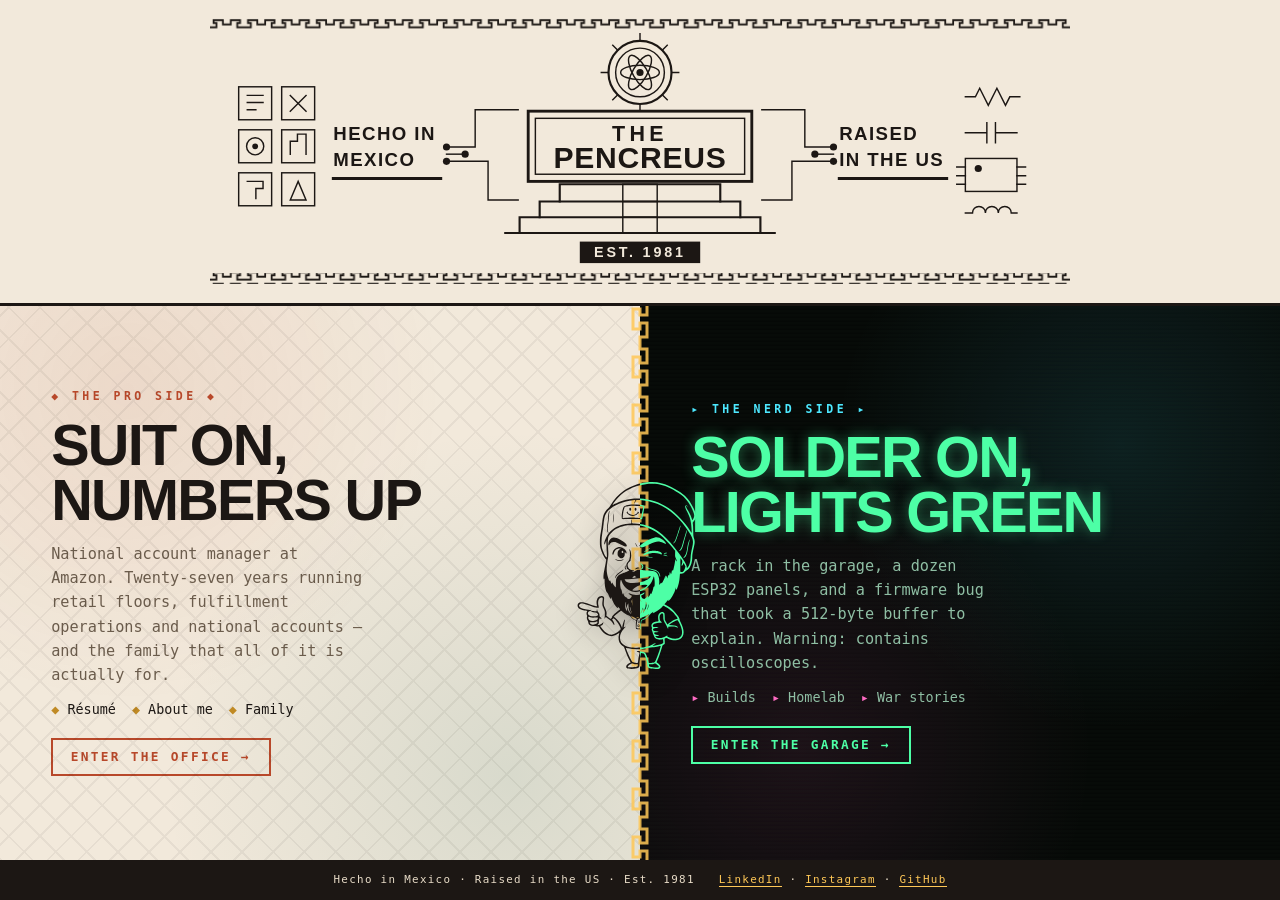
==== commit cb18e381: "Vector brand mark; suit avatar on Pro, original on Nerd The banner was a raster parchment JPEG dropp" ====
--- a/index.html
+++ b/index.html
@@ -19,9 +19,93 @@
 </head>
 <body>
 
+<!-- The mark is inlined rather than linked so currentColor works — an
+     external <img>/<object> can't inherit colour from this page. 5 KB. -->
 <div class="brandbar">
-  <img src="assets/pencreus-banner.jpg"
-       alt="The Pencreus — Hecho in Mexico, Raised in the US. Est. 1981.">
+<svg class="mark" viewBox="0 0 1200 372" role="img" aria-labelledby="mktitle"
+     fill="none" stroke="currentColor" stroke-width="3"
+     stroke-linecap="square" stroke-linejoin="miter">
+  <title id="mktitle">The Pencreus — Hecho in Mexico, Raised in the US. Est. 1981.</title>
+  <defs>
+    <pattern id="greca" width="48" height="16" patternUnits="userSpaceOnUse">
+      <path d="M0 13h9V7H5V3h13v6h11V3h13v4h-4v6h10" stroke-width="2.5"/>
+    </pattern>
+  </defs>
+
+  <rect x="0" y="0"   width="1200" height="16" fill="url(#greca)" stroke="none"/>
+  <rect x="0" y="356" width="1200" height="16" fill="url(#greca)" stroke="none"/>
+
+  <!-- LEFT — heritage, as codex-style glyph blocks (the idea, not a transcription) -->
+  <g stroke-width="2">
+    <rect x="40"  y="96"  width="46" height="46"/><path d="M52 108h22M52 118h22M52 128h12"/>
+    <rect x="100" y="96"  width="46" height="46"/><path d="M112 108l22 22M134 108l-22 22"/>
+    <rect x="40"  y="156" width="46" height="46"/>
+    <circle cx="63" cy="179" r="12"/><circle cx="63" cy="179" r="4" fill="currentColor" stroke="none"/>
+    <rect x="100" y="156" width="46" height="46"/><path d="M112 190v-18h10v-10h12v28"/>
+    <rect x="40"  y="216" width="46" height="46"/><path d="M52 228h22v10h-10v14"/>
+    <rect x="100" y="216" width="46" height="46"/><path d="M112 254l11-26 11 26z"/>
+  </g>
+  <text class="mk-l" x="172" y="170">HECHO IN</text>
+  <text class="mk-l" x="172" y="206">MEXICO</text>
+  <path d="M172 224h150" stroke-width="4"/>
+
+  <!-- heritage wired into the circuitry -->
+  <g stroke-width="2">
+    <path d="M330 180h40v-52h60"/><path d="M330 200h58v54h42"/><path d="M330 190h26"/>
+    <circle cx="330" cy="180" r="5" fill="currentColor" stroke="none"/>
+    <circle cx="330" cy="200" r="5" fill="currentColor" stroke="none"/>
+    <circle cx="356" cy="190" r="5" fill="currentColor" stroke="none"/>
+  </g>
+
+  <!-- CENTRE — sunstone ring with an atom in it -->
+  <circle cx="600" cy="76" r="44"/>
+  <circle cx="600" cy="76" r="34" stroke-width="2"/>
+  <g stroke-width="2">
+    <ellipse cx="600" cy="76" rx="27" ry="10"/>
+    <ellipse cx="600" cy="76" rx="27" ry="10" transform="rotate(60 600 76)"/>
+    <ellipse cx="600" cy="76" rx="27" ry="10" transform="rotate(-60 600 76)"/>
+    <path d="M600 32v-10M600 120v10M556 76h-10M644 76h10M569 45l-7-7M631 45l7-7M569 107l-7 7M631 107l7 7"/>
+  </g>
+  <circle cx="600" cy="76" r="5" fill="currentColor" stroke="none"/>
+
+  <!-- stepped platform -->
+  <path d="M412 300h376"/>
+  <path d="M432 300v-22h336v22"/>
+  <path d="M460 278v-22h280v22"/>
+  <path d="M488 256v-24h224v24"/>
+  <g stroke-width="2">
+    <path d="M576 300v-68h48v68M576 278h48M576 256h48"/>
+  </g>
+
+  <!-- wordmark plaque -->
+  <rect x="444" y="130" width="312" height="98" stroke-width="4"/>
+  <rect x="454" y="140" width="292" height="78" stroke-width="2"/>
+  <text class="mk-t" x="600" y="172" text-anchor="middle" font-size="30" letter-spacing="6">THE</text>
+  <text class="mk-t" x="600" y="210" text-anchor="middle" font-size="42" letter-spacing="1">PENCREUS</text>
+
+  <!-- EST. 1981, reversed out of a solid bar -->
+  <rect x="516" y="312" width="168" height="30" fill="currentColor" stroke="none"/>
+  <text class="mk-rev" x="600" y="334" text-anchor="middle" font-size="20" letter-spacing="4">EST. 1981</text>
+
+  <!-- RIGHT — raised here, as component symbols -->
+  <g stroke-width="2">
+    <path d="M870 180h-40v-52h-60"/><path d="M870 200h-58v54h-42"/><path d="M870 190h-26"/>
+    <circle cx="870" cy="180" r="5" fill="currentColor" stroke="none"/>
+    <circle cx="870" cy="200" r="5" fill="currentColor" stroke="none"/>
+    <circle cx="844" cy="190" r="5" fill="currentColor" stroke="none"/>
+  </g>
+  <text class="mk-l" x="878" y="170">RAISED</text>
+  <text class="mk-l" x="878" y="206">IN THE US</text>
+  <path d="M878 224h150" stroke-width="4"/>
+  <g stroke-width="2">
+    <path d="M1054 110h14l6-12 12 24 12-24 12 24 6-12h14"/>
+    <path d="M1054 160h30M1084 146v28M1096 146v28M1096 160h30"/>
+    <rect x="1054" y="196" width="72" height="46"/>
+    <path d="M1054 208h-12M1054 220h-12M1054 232h-12M1126 208h12M1126 220h12M1126 232h12"/>
+    <circle cx="1072" cy="210" r="5" fill="currentColor" stroke="none"/>
+    <path d="M1054 272h10a9 9 0 0 1 18 0 9 9 0 0 1 18 0 9 9 0 0 1 18 0h8"/>
+  </g>
+</svg>
 </div>
 
 <main class="split">
@@ -44,10 +128,11 @@
   </a>
 
   <!-- ============================================ SEAM -->
-  <div class="seamline" aria-hidden="true"></div>
-  <div class="seam" aria-hidden="true">
-    <span class="half-pro"></span>
-    <span class="half-nerd"></span>
+  <div class="seamline" aria-hidden="true">
+    <div class="seam">
+      <span class="half-pro"></span>
+      <span class="half-nerd"></span>
+    </div>
   </div>
 
   <!-- ============================================ NERD -->
--- a/landing.css
+++ b/landing.css
@@ -48,15 +48,23 @@
   background: var(--p-bg);
   border-bottom: 3px solid var(--p-ink);
   text-align: center;
-  padding: 0;
-  line-height: 0;
-}
-.brandbar img {
+  padding: 1.1rem 1.25rem 0.9rem;
+  color: var(--p-ink);          /* the mark is all currentColor */
+}
+.mark {
   width: 100%;
-  max-width: 940px;
+  max-width: 860px;
   height: auto;
   display: inline-block;
 }
+/* Text inside the inlined mark. Kept here so the wordmark uses the same
+   font stack as the rest of the page. */
+.mk-t, .mk-l, .mk-rev {
+  fill: currentColor; stroke: none;
+  font-family: var(--slab); font-weight: 800;
+}
+.mk-l   { font-size: 26px; letter-spacing: 2px; }
+.mk-rev { fill: var(--p-bg); }   /* reversed out of the solid bar */
 
 /* ----------------------------------------------------------- THE SPLIT */
 
@@ -95,17 +103,18 @@
     radial-gradient(circle at 20% 15%, rgba(184,72,42,.10), transparent 45%),
     radial-gradient(circle at 80% 85%, rgba(29,107,96,.12), transparent 50%);
 }
-.side.pro::before {  /* faint sunstone watermark */
+/* Faint greca wash instead of a raster watermark — 0 bytes, same warmth. */
+.side.pro::before {
   content: "";
   position: absolute;
-  right: -12%; top: 50%;
-  width: 62%; aspect-ratio: 1;
-  transform: translateY(-50%);
-  background: var(--p-ink);
-  opacity: .045;
-  -webkit-mask: url(assets/pencreus-seal.jpg) center/contain no-repeat;
-          mask: url(assets/pencreus-seal.jpg) center/contain no-repeat;
+  inset: 0;
+  opacity: .05;
   pointer-events: none;
+  background-image:
+    repeating-linear-gradient(45deg,
+      var(--p-ink) 0 2px, transparent 2px 22px),
+    repeating-linear-gradient(-45deg,
+      var(--p-ink) 0 2px, transparent 2px 22px);
 }
 
 /* -- NERD -- */
@@ -186,6 +195,9 @@
 /* One cartoon, sliced down the middle: the pro half painted in ink on
    parchment, the nerd half in phosphor. The whole gag in one element. */
 
+/* The cartoon lives INSIDE the seam line, so it always lands on the real
+   boundary between the two panels — not on a 50% guess that drifts whenever
+   one side is taller than the other. */
 .seam {
   position: absolute;
   left: 50%; top: 50%;
@@ -206,16 +218,23 @@
 .seam .half-nerd { background: var(--n-green); clip-path: inset(0 0 0 50%); }
 
 /* Stepped-fret (greca) seam, straight off the logo's pyramid band. */
+/* The line itself is painted by ::before. If the mask sat on .seamline it
+   would also clip the cartoon nested inside it. */
 .seamline {
   position: absolute;
   left: 50%; top: 0; bottom: 0;
   width: 22px;
   transform: translateX(-50%);
   z-index: 2;
+}
+.seamline::before {
+  content: "";
+  position: absolute;
+  inset: 0;
   background: var(--n-amber);
+  opacity: .85;
   -webkit-mask: url("data:image/svg+xml,%3Csvg xmlns='http://www.w3.org/2000/svg' width='22' height='48' viewBox='0 0 22 48'%3E%3Cpath d='M4 0v10h7V4h7v14h-7v12h7v14h-7v-6H4v10' fill='none' stroke='%23000' stroke-width='3'/%3E%3C/svg%3E") repeat-y center / 22px 48px;
           mask: url("data:image/svg+xml,%3Csvg xmlns='http://www.w3.org/2000/svg' width='22' height='48' viewBox='0 0 22 48'%3E%3Cpath d='M4 0v10h7V4h7v14h-7v12h7v14h-7v-6H4v10' fill='none' stroke='%23000' stroke-width='3'/%3E%3C/svg%3E") repeat-y center / 22px 48px;
-  opacity: .85;
 }
 
 /* ---------------------------------------------------------------- FOOT */
@@ -240,11 +259,18 @@
 @media (max-width: 48rem) {
   .split { flex-direction: column; }
   .side  { flex: 1 1 auto; min-height: 44vh; gap: .7rem; }
+  /* Clear the seam so the split cartoon never sits on a button. */
+  .side.pro  { padding-bottom: 5.5rem; }
+  .side.nerd { padding-top: 5.5rem; }
   .seam  { width: 84px; }
   .seamline {
-    left: 0; right: 0; top: 50%; bottom: auto;
+    position: relative;   /* in-flow between the panels = the true boundary */
+    left: auto; right: auto; top: auto; bottom: auto;
     width: auto; height: 22px;
-    transform: translateY(-50%);
+    transform: none;
+    flex: none;
+  }
+  .seamline::before {
     -webkit-mask: url("data:image/svg+xml,%3Csvg xmlns='http://www.w3.org/2000/svg' width='48' height='22' viewBox='0 0 48 22'%3E%3Cpath d='M0 18h10v-7h-6v-7h14v7h12v-7h14v7h-6v10h10' fill='none' stroke='%23000' stroke-width='3'/%3E%3C/svg%3E") repeat-x center / 48px 22px;
             mask: url("data:image/svg+xml,%3Csvg xmlns='http://www.w3.org/2000/svg' width='48' height='22' viewBox='0 0 48 22'%3E%3Cpath d='M0 18h10v-7h-6v-7h14v7h12v-7h14v7h-6v10h10' fill='none' stroke='%23000' stroke-width='3'/%3E%3C/svg%3E") repeat-x center / 48px 22px;
   }
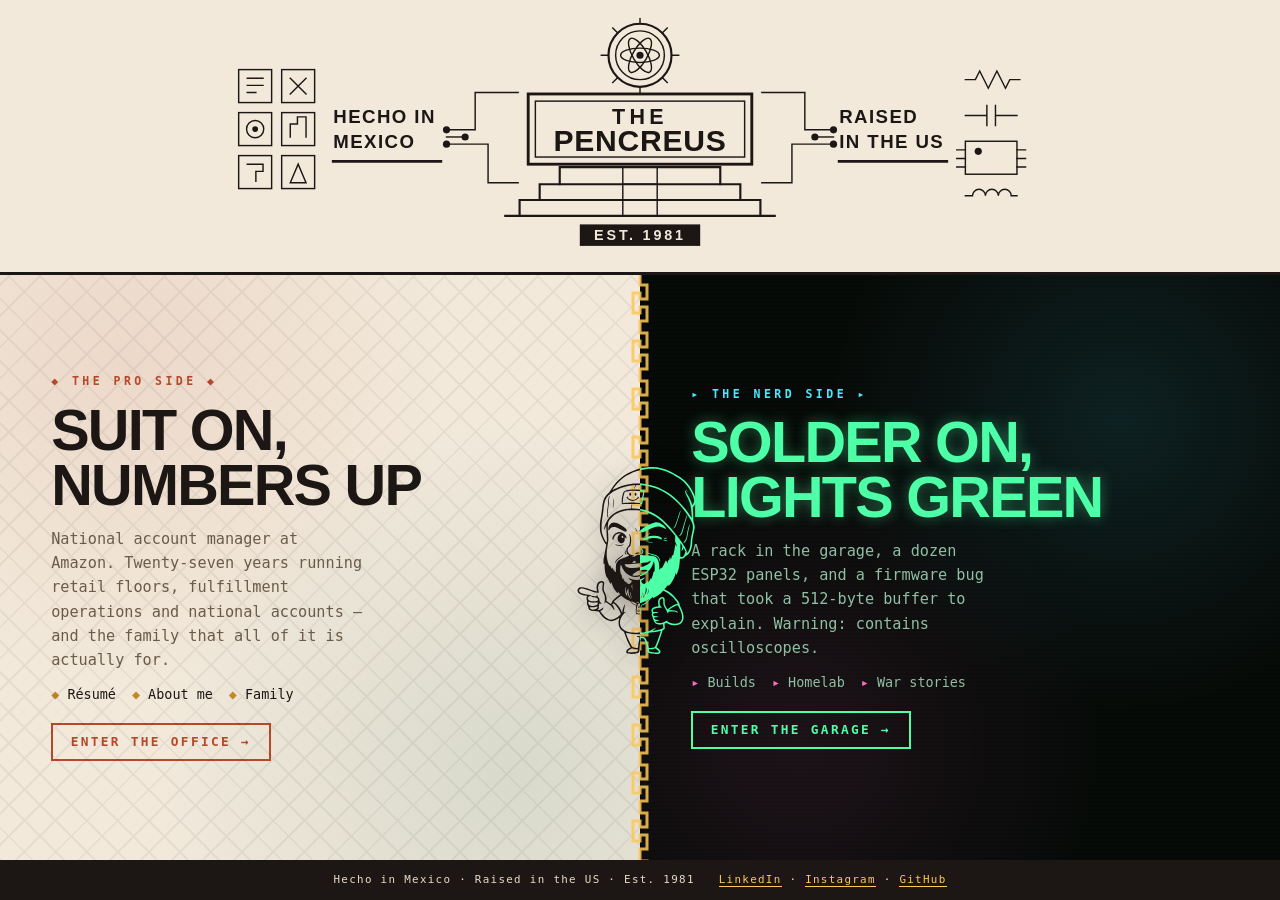
==== commit 0016f8d9: "Drop the greca bands from the brand mark Co-Authored-By: Claude Opus 5 <noreply@anthropic.com>" ====
--- a/index.html
+++ b/index.html
@@ -22,18 +22,10 @@
 <!-- The mark is inlined rather than linked so currentColor works — an
      external <img>/<object> can't inherit colour from this page. 5 KB. -->
 <div class="brandbar">
-<svg class="mark" viewBox="0 0 1200 372" role="img" aria-labelledby="mktitle"
+<svg class="mark" viewBox="0 24 1200 330" role="img" aria-labelledby="mktitle"
      fill="none" stroke="currentColor" stroke-width="3"
      stroke-linecap="square" stroke-linejoin="miter">
   <title id="mktitle">The Pencreus — Hecho in Mexico, Raised in the US. Est. 1981.</title>
-  <defs>
-    <pattern id="greca" width="48" height="16" patternUnits="userSpaceOnUse">
-      <path d="M0 13h9V7H5V3h13v6h11V3h13v4h-4v6h10" stroke-width="2.5"/>
-    </pattern>
-  </defs>
-
-  <rect x="0" y="0"   width="1200" height="16" fill="url(#greca)" stroke="none"/>
-  <rect x="0" y="356" width="1200" height="16" fill="url(#greca)" stroke="none"/>
 
   <!-- LEFT — heritage, as codex-style glyph blocks (the idea, not a transcription) -->
   <g stroke-width="2">
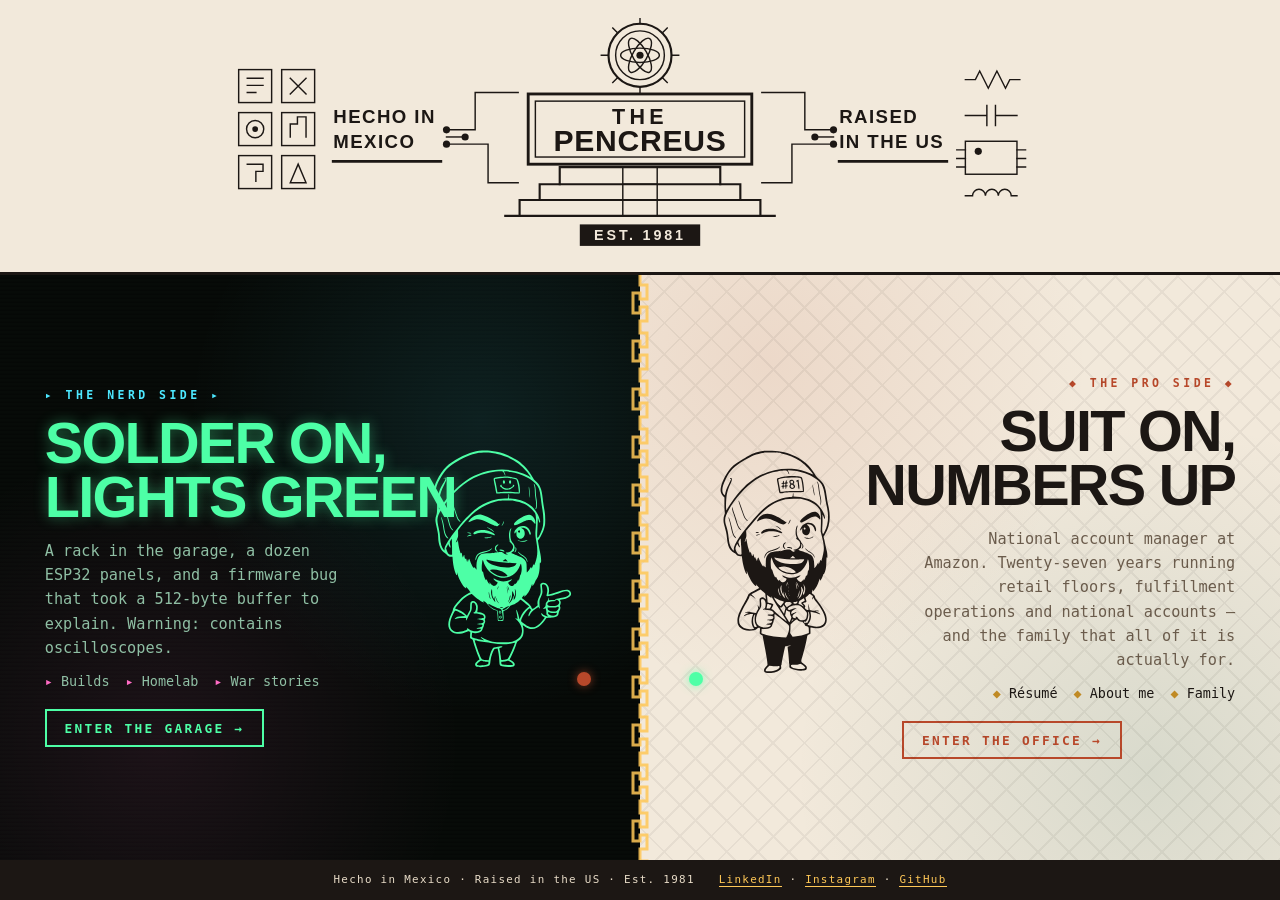
==== commit 172ae256: "Two characters on the landing, facing each other across the seam Drops the bisected cartoon and give" ====
--- a/index.html
+++ b/index.html
@@ -102,45 +102,50 @@
 
 <main class="split">
 
-  <!-- ============================================= PRO -->
-  <a class="side pro" href="pro.html">
-    <div class="eyebrow">◆ The Pro Side ◆</div>
-    <h2>Suit&nbsp;on,<br>numbers&nbsp;up</h2>
-    <p class="blurb">
-      National account manager at Amazon. Twenty-seven years running retail
-      floors, fulfillment operations and national accounts — and the family
-      that all of it is actually for.
-    </p>
-    <ul>
-      <li>Résumé</li>
-      <li>About me</li>
-      <li>Family</li>
-    </ul>
-    <span class="enter">Enter the office →</span>
+  <!-- Nerd sits left and Pro right so each cartoon gestures INTO the seam.
+       Pro can't be mirrored (the #81 patch would read backwards), and he
+       leans left — which is only inward if he's on the right. -->
+
+  <!-- ============================================ NERD -->
+  <a class="side nerd" href="nerd.html">
+    <div class="pitch">
+      <div class="eyebrow">▸ The Nerd Side ▸</div>
+      <h2>Solder&nbsp;on,<br>lights&nbsp;green</h2>
+      <p class="blurb">
+        A rack in the garage, a dozen ESP32 panels, and a firmware bug that took
+        a 512-byte buffer to explain. Warning: contains oscilloscopes.
+      </p>
+      <ul>
+        <li>Builds</li>
+        <li>Homelab</li>
+        <li>War stories</li>
+      </ul>
+      <span class="enter">Enter the garage →</span>
+    </div>
+    <div class="avatar" aria-hidden="true"></div>
   </a>
 
   <!-- ============================================ SEAM -->
-  <div class="seamline" aria-hidden="true">
-    <div class="seam">
-      <span class="half-pro"></span>
-      <span class="half-nerd"></span>
+  <div class="seamline" aria-hidden="true"></div>
+
+  <!-- ============================================= PRO -->
+  <a class="side pro" href="pro.html">
+    <div class="avatar" aria-hidden="true"></div>
+    <div class="pitch">
+      <div class="eyebrow">◆ The Pro Side ◆</div>
+      <h2>Suit&nbsp;on,<br>numbers&nbsp;up</h2>
+      <p class="blurb">
+        National account manager at Amazon. Twenty-seven years running retail
+        floors, fulfillment operations and national accounts — and the family
+        that all of it is actually for.
+      </p>
+      <ul>
+        <li>Résumé</li>
+        <li>About me</li>
+        <li>Family</li>
+      </ul>
+      <span class="enter">Enter the office →</span>
     </div>
-  </div>
-
-  <!-- ============================================ NERD -->
-  <a class="side nerd" href="nerd.html">
-    <div class="eyebrow">▸ The Nerd Side ▸</div>
-    <h2>Solder&nbsp;on,<br>lights&nbsp;green</h2>
-    <p class="blurb">
-      A rack in the garage, a dozen ESP32 panels, and a firmware bug that took
-      a 512-byte buffer to explain. Warning: contains oscilloscopes.
-    </p>
-    <ul>
-      <li>Builds</li>
-      <li>Homelab</li>
-      <li>War stories</li>
-    </ul>
-    <span class="enter">Enter the garage →</span>
   </a>
 
 </main>
--- a/landing.css
+++ b/landing.css
@@ -75,18 +75,75 @@
   position: relative;
 }
 
+/* Each side is a pitch plus the guy making it. They stand back-to-back at
+   the seam, each gesturing at his own half — the yin/yang read. */
 .side {
   flex: 1 1 50%;
   display: flex;
-  flex-direction: column;
+  flex-direction: row;
+  align-items: center;
   justify-content: center;
-  gap: 0.9rem;
-  padding: clamp(1.75rem, 4vw, 3.5rem);
+  gap: clamp(0.5rem, 2vw, 1.75rem);
+  padding: clamp(1.5rem, 3.5vw, 3rem);
   text-decoration: none;
   position: relative;
   overflow: hidden;
   transition: flex-grow 0.45s cubic-bezier(.2,.8,.3,1);
 }
+
+.pitch {
+  display: flex;
+  flex-direction: column;
+  gap: 0.85rem;
+  min-width: 0;
+}
+/* Pro is the right-hand panel now, so its copy hangs off the right edge —
+   mirror-symmetric with the Nerd side. */
+.side.pro .pitch { text-align: right; align-items: flex-end; }
+
+/* --------------------------------------------------------------- AVATARS */
+
+.avatar {
+  flex: none;
+  width: clamp(96px, 15vw, 210px);
+  aspect-ratio: 600 / 802;
+  position: relative;
+}
+.avatar::before {
+  content: "";
+  position: absolute;
+  inset: 0;
+  -webkit-mask-size: contain; mask-size: contain;
+  -webkit-mask-repeat: no-repeat; mask-repeat: no-repeat;
+  -webkit-mask-position: center; mask-position: center;
+}
+/* Pro is never flipped — the #81 patch would read backwards. He already
+   gestures toward his own copy, which is exactly what we want. */
+.pro .avatar::before {
+  background: var(--p-ink);
+  -webkit-mask-image: url(assets/erick_pro.svg);
+          mask-image: url(assets/erick_pro.svg);
+}
+.nerd .avatar::before {
+  background: var(--n-green);
+  transform: scaleX(-1);          /* point back at his own side */
+  filter: drop-shadow(0 0 10px rgba(77,255,166,.35));
+  -webkit-mask-image: url(assets/erick.svg);
+          mask-image: url(assets/erick.svg);
+}
+
+/* The yin/yang eye: each figure carries a dot of the other world. */
+.avatar::after {
+  content: "";
+  position: absolute;
+  bottom: 4%;
+  width: 14px; height: 14px;
+  border-radius: 50%;
+}
+.pro  .avatar::after { left: 2%;  background: var(--n-green);
+                       box-shadow: 0 0 10px rgba(77,255,166,.7); }
+.nerd .avatar::after { right: 2%; background: var(--p-terra);
+                       box-shadow: 0 0 10px rgba(184,72,42,.7); }
 
 /* Hovering one side gives it more room. Pure sugar, but it makes the
    choice feel like a choice. */
@@ -191,32 +248,6 @@
 
 .side:focus-visible { outline: 4px solid var(--n-amber); outline-offset: -8px; }
 
-/* --------------------------------------------------- THE SPLIT AVATAR */
-/* One cartoon, sliced down the middle: the pro half painted in ink on
-   parchment, the nerd half in phosphor. The whole gag in one element. */
-
-/* The cartoon lives INSIDE the seam line, so it always lands on the real
-   boundary between the two panels — not on a 50% guess that drifts whenever
-   one side is taller than the other. */
-.seam {
-  position: absolute;
-  left: 50%; top: 50%;
-  transform: translate(-50%, -50%);
-  width: clamp(88px, 13vw, 170px);
-  aspect-ratio: 600 / 800;
-  z-index: 3;
-  pointer-events: none;
-  filter: drop-shadow(0 4px 14px rgba(0,0,0,.45));
-}
-.seam span {
-  position: absolute;
-  inset: 0;
-  -webkit-mask: url(assets/erick.svg) center/contain no-repeat;
-          mask: url(assets/erick.svg) center/contain no-repeat;
-}
-.seam .half-pro  { background: var(--p-ink);   clip-path: inset(0 50% 0 0); }
-.seam .half-nerd { background: var(--n-green); clip-path: inset(0 0 0 50%); }
-
 /* Stepped-fret (greca) seam, straight off the logo's pyramid band. */
 /* The line itself is painted by ::before. If the mask sat on .seamline it
    would also clip the cartoon nested inside it. */
@@ -258,11 +289,9 @@
 
 @media (max-width: 48rem) {
   .split { flex-direction: column; }
-  .side  { flex: 1 1 auto; min-height: 44vh; gap: .7rem; }
-  /* Clear the seam so the split cartoon never sits on a button. */
-  .side.pro  { padding-bottom: 5.5rem; }
-  .side.nerd { padding-top: 5.5rem; }
-  .seam  { width: 84px; }
+  .side  { flex: 1 1 auto; min-height: 42vh; gap: .9rem; padding: 1.75rem 1.25rem; }
+  .avatar { width: clamp(84px, 24vw, 140px); }
+  .avatar::after { width: 10px; height: 10px; }
   .seamline {
     position: relative;   /* in-flow between the panels = the true boundary */
     left: auto; right: auto; top: auto; bottom: auto;
@@ -274,8 +303,6 @@
     -webkit-mask: url("data:image/svg+xml,%3Csvg xmlns='http://www.w3.org/2000/svg' width='48' height='22' viewBox='0 0 48 22'%3E%3Cpath d='M0 18h10v-7h-6v-7h14v7h12v-7h14v7h-6v10h10' fill='none' stroke='%23000' stroke-width='3'/%3E%3C/svg%3E") repeat-x center / 48px 22px;
             mask: url("data:image/svg+xml,%3Csvg xmlns='http://www.w3.org/2000/svg' width='48' height='22' viewBox='0 0 48 22'%3E%3Cpath d='M0 18h10v-7h-6v-7h14v7h12v-7h14v7h-6v10h10' fill='none' stroke='%23000' stroke-width='3'/%3E%3C/svg%3E") repeat-x center / 48px 22px;
   }
-  .seam .half-pro  { clip-path: inset(0 0 50% 0); }
-  .seam .half-nerd { clip-path: inset(50% 0 0 0); }
 }
 
 @media (prefers-reduced-motion: reduce) {
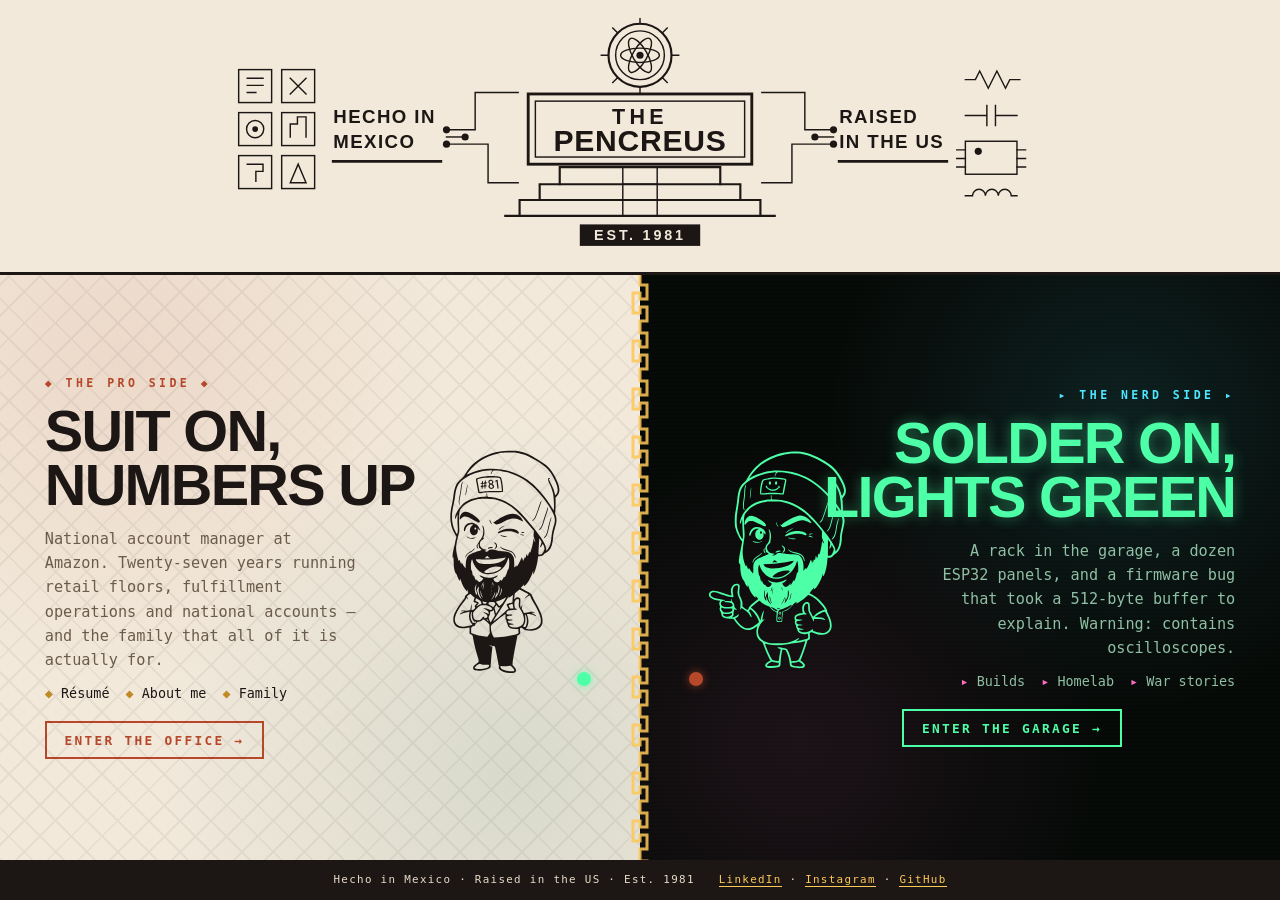
==== commit 37d2ad8d: "Mirror the Pro art properly so he can lead on the left Rather than swap the panels, the trace itself" ====
--- a/index.html
+++ b/index.html
@@ -102,35 +102,12 @@
 
 <main class="split">
 
-  <!-- Nerd sits left and Pro right so each cartoon gestures INTO the seam.
-       Pro can't be mirrored (the #81 patch would read backwards), and he
-       leans left — which is only inward if he's on the right. -->
-
-  <!-- ============================================ NERD -->
-  <a class="side nerd" href="nerd.html">
-    <div class="pitch">
-      <div class="eyebrow">▸ The Nerd Side ▸</div>
-      <h2>Solder&nbsp;on,<br>lights&nbsp;green</h2>
-      <p class="blurb">
-        A rack in the garage, a dozen ESP32 panels, and a firmware bug that took
-        a 512-byte buffer to explain. Warning: contains oscilloscopes.
-      </p>
-      <ul>
-        <li>Builds</li>
-        <li>Homelab</li>
-        <li>War stories</li>
-      </ul>
-      <span class="enter">Enter the garage →</span>
-    </div>
-    <div class="avatar" aria-hidden="true"></div>
-  </a>
-
-  <!-- ============================================ SEAM -->
-  <div class="seamline" aria-hidden="true"></div>
+  <!-- Pro leads, left to right. Both cartoons gesture INTO the seam: the Pro
+       art is mirrored in the file itself, with the #81 patch counter-flipped
+       about its own centre so it still reads. -->
 
   <!-- ============================================= PRO -->
   <a class="side pro" href="pro.html">
-    <div class="avatar" aria-hidden="true"></div>
     <div class="pitch">
       <div class="eyebrow">◆ The Pro Side ◆</div>
       <h2>Suit&nbsp;on,<br>numbers&nbsp;up</h2>
@@ -145,6 +122,29 @@
         <li>Family</li>
       </ul>
       <span class="enter">Enter the office →</span>
+    </div>
+    <div class="avatar" aria-hidden="true"></div>
+  </a>
+
+  <!-- ============================================ SEAM -->
+  <div class="seamline" aria-hidden="true"></div>
+
+  <!-- ============================================ NERD -->
+  <a class="side nerd" href="nerd.html">
+    <div class="avatar" aria-hidden="true"></div>
+    <div class="pitch">
+      <div class="eyebrow">▸ The Nerd Side ▸</div>
+      <h2>Solder&nbsp;on,<br>lights&nbsp;green</h2>
+      <p class="blurb">
+        A rack in the garage, a dozen ESP32 panels, and a firmware bug that took
+        a 512-byte buffer to explain. Warning: contains oscilloscopes.
+      </p>
+      <ul>
+        <li>Builds</li>
+        <li>Homelab</li>
+        <li>War stories</li>
+      </ul>
+      <span class="enter">Enter the garage →</span>
     </div>
   </a>
 
--- a/landing.css
+++ b/landing.css
@@ -97,9 +97,9 @@
   gap: 0.85rem;
   min-width: 0;
 }
-/* Pro is the right-hand panel now, so its copy hangs off the right edge —
-   mirror-symmetric with the Nerd side. */
-.side.pro .pitch { text-align: right; align-items: flex-end; }
+/* Nerd is the right-hand panel, so its copy hangs off the right edge —
+   mirror-symmetric with the Pro side. */
+.side.nerd .pitch { text-align: right; align-items: flex-end; }
 
 /* --------------------------------------------------------------- AVATARS */
 
@@ -117,8 +117,9 @@
   -webkit-mask-repeat: no-repeat; mask-repeat: no-repeat;
   -webkit-mask-position: center; mask-position: center;
 }
-/* Pro is never flipped — the #81 patch would read backwards. He already
-   gestures toward his own copy, which is exactly what we want. */
+/* Both face the seam with no CSS flip. The Pro art is mirrored inside the
+   SVG (label counter-flipped so #81 still reads); the Nerd art already
+   gestures left, which is inward from the right-hand panel. */
 .pro .avatar::before {
   background: var(--p-ink);
   -webkit-mask-image: url(assets/erick_pro.svg);
@@ -126,7 +127,6 @@
 }
 .nerd .avatar::before {
   background: var(--n-green);
-  transform: scaleX(-1);          /* point back at his own side */
   filter: drop-shadow(0 0 10px rgba(77,255,166,.35));
   -webkit-mask-image: url(assets/erick.svg);
           mask-image: url(assets/erick.svg);
@@ -140,9 +140,9 @@
   width: 14px; height: 14px;
   border-radius: 50%;
 }
-.pro  .avatar::after { left: 2%;  background: var(--n-green);
+.pro  .avatar::after { right: 2%; background: var(--n-green);
                        box-shadow: 0 0 10px rgba(77,255,166,.7); }
-.nerd .avatar::after { right: 2%; background: var(--p-terra);
+.nerd .avatar::after { left: 2%;  background: var(--p-terra);
                        box-shadow: 0 0 10px rgba(184,72,42,.7); }
 
 /* Hovering one side gives it more room. Pure sugar, but it makes the
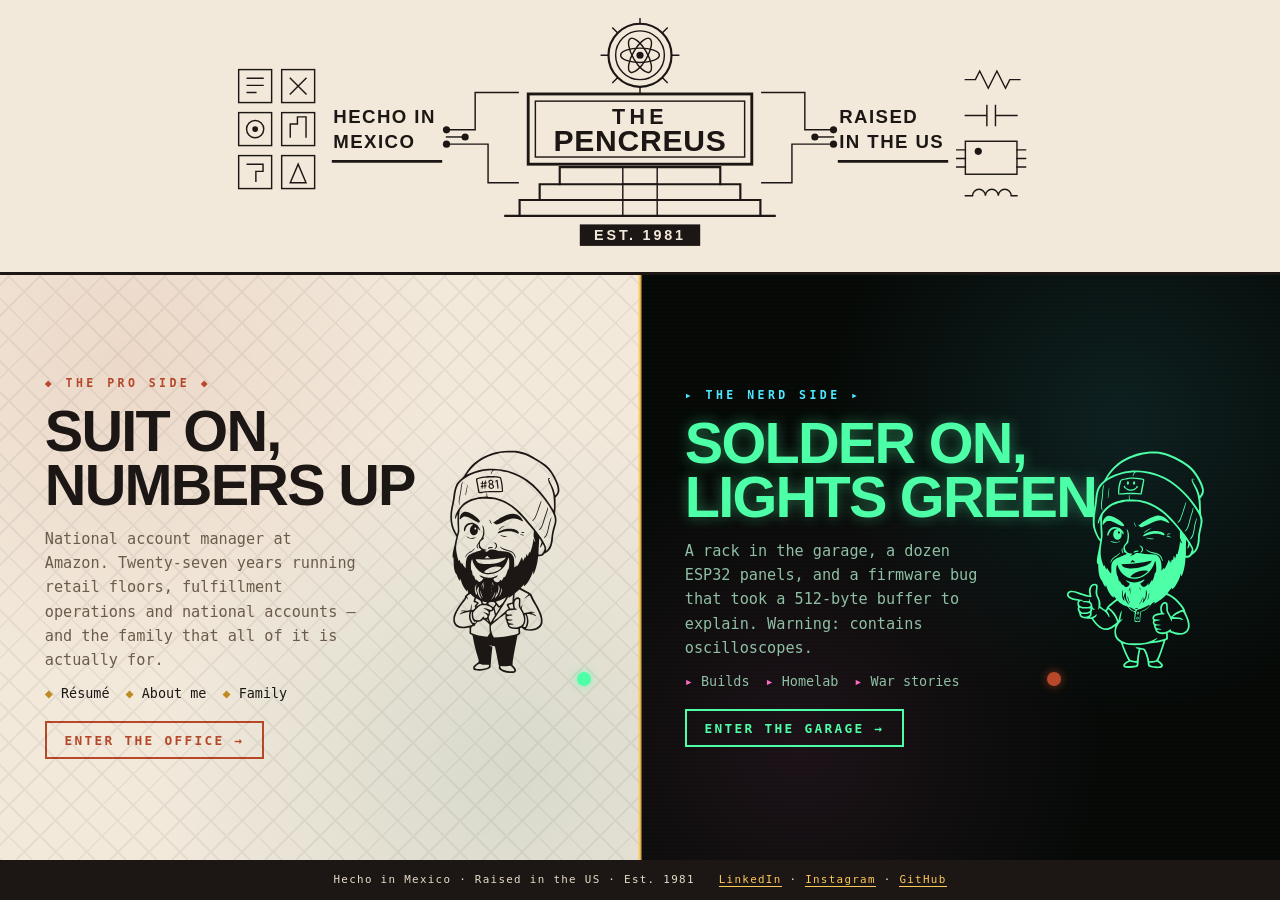
==== commit b7700f8d: "Family section, nerd avatar swap, kill the greca everywhere Family: written from what Dad gave me di" ====
--- a/index.html
+++ b/index.html
@@ -131,7 +131,6 @@
 
   <!-- ============================================ NERD -->
   <a class="side nerd" href="nerd.html">
-    <div class="avatar" aria-hidden="true"></div>
     <div class="pitch">
       <div class="eyebrow">▸ The Nerd Side ▸</div>
       <h2>Solder&nbsp;on,<br>lights&nbsp;green</h2>
@@ -146,6 +145,7 @@
       </ul>
       <span class="enter">Enter the garage →</span>
     </div>
+    <div class="avatar" aria-hidden="true"></div>
   </a>
 
 </main>
--- a/landing.css
+++ b/landing.css
@@ -97,9 +97,8 @@
   gap: 0.85rem;
   min-width: 0;
 }
-/* Nerd is the right-hand panel, so its copy hangs off the right edge —
-   mirror-symmetric with the Pro side. */
-.side.nerd .pitch { text-align: right; align-items: flex-end; }
+/* Both sides now run pitch-then-avatar — text hugs the seam, avatar sits
+   at the outer edge. Left-aligned reads naturally on both. */
 
 /* --------------------------------------------------------------- AVATARS */
 
@@ -117,9 +116,10 @@
   -webkit-mask-repeat: no-repeat; mask-repeat: no-repeat;
   -webkit-mask-position: center; mask-position: center;
 }
-/* Both face the seam with no CSS flip. The Pro art is mirrored inside the
-   SVG (label counter-flipped so #81 still reads); the Nerd art already
-   gestures left, which is inward from the right-hand panel. */
+/* Neither needs a CSS flip. The Pro art is mirrored inside the SVG file
+   (label counter-flipped so #81 still reads) so he faces right, toward his
+   own pitch. The Nerd art gestures left natively — now sitting outside its
+   pitch, that same leftward point lands right back on the text. */
 .pro .avatar::before {
   background: var(--p-ink);
   -webkit-mask-image: url(assets/erick_pro.svg);
@@ -248,24 +248,15 @@
 
 .side:focus-visible { outline: 4px solid var(--n-amber); outline-offset: -8px; }
 
-/* Stepped-fret (greca) seam, straight off the logo's pyramid band. */
-/* The line itself is painted by ::before. If the mask sat on .seamline it
-   would also clip the cartoon nested inside it. */
+/* Plain amber seam — a simple rule marking the boundary, no motif. */
 .seamline {
   position: absolute;
   left: 50%; top: 0; bottom: 0;
-  width: 22px;
+  width: 3px;
   transform: translateX(-50%);
   z-index: 2;
-}
-.seamline::before {
-  content: "";
-  position: absolute;
-  inset: 0;
   background: var(--n-amber);
   opacity: .85;
-  -webkit-mask: url("data:image/svg+xml,%3Csvg xmlns='http://www.w3.org/2000/svg' width='22' height='48' viewBox='0 0 22 48'%3E%3Cpath d='M4 0v10h7V4h7v14h-7v12h7v14h-7v-6H4v10' fill='none' stroke='%23000' stroke-width='3'/%3E%3C/svg%3E") repeat-y center / 22px 48px;
-          mask: url("data:image/svg+xml,%3Csvg xmlns='http://www.w3.org/2000/svg' width='22' height='48' viewBox='0 0 22 48'%3E%3Cpath d='M4 0v10h7V4h7v14h-7v12h7v14h-7v-6H4v10' fill='none' stroke='%23000' stroke-width='3'/%3E%3C/svg%3E") repeat-y center / 22px 48px;
 }
 
 /* ---------------------------------------------------------------- FOOT */
@@ -295,14 +286,10 @@
   .seamline {
     position: relative;   /* in-flow between the panels = the true boundary */
     left: auto; right: auto; top: auto; bottom: auto;
-    width: auto; height: 22px;
+    width: auto; height: 3px;
     transform: none;
     flex: none;
   }
-  .seamline::before {
-    -webkit-mask: url("data:image/svg+xml,%3Csvg xmlns='http://www.w3.org/2000/svg' width='48' height='22' viewBox='0 0 48 22'%3E%3Cpath d='M0 18h10v-7h-6v-7h14v7h12v-7h14v7h-6v10h10' fill='none' stroke='%23000' stroke-width='3'/%3E%3C/svg%3E") repeat-x center / 48px 22px;
-            mask: url("data:image/svg+xml,%3Csvg xmlns='http://www.w3.org/2000/svg' width='48' height='22' viewBox='0 0 48 22'%3E%3Cpath d='M0 18h10v-7h-6v-7h14v7h12v-7h14v7h-6v10h10' fill='none' stroke='%23000' stroke-width='3'/%3E%3C/svg%3E") repeat-x center / 48px 22px;
-  }
 }
 
 @media (prefers-reduced-motion: reduce) {
